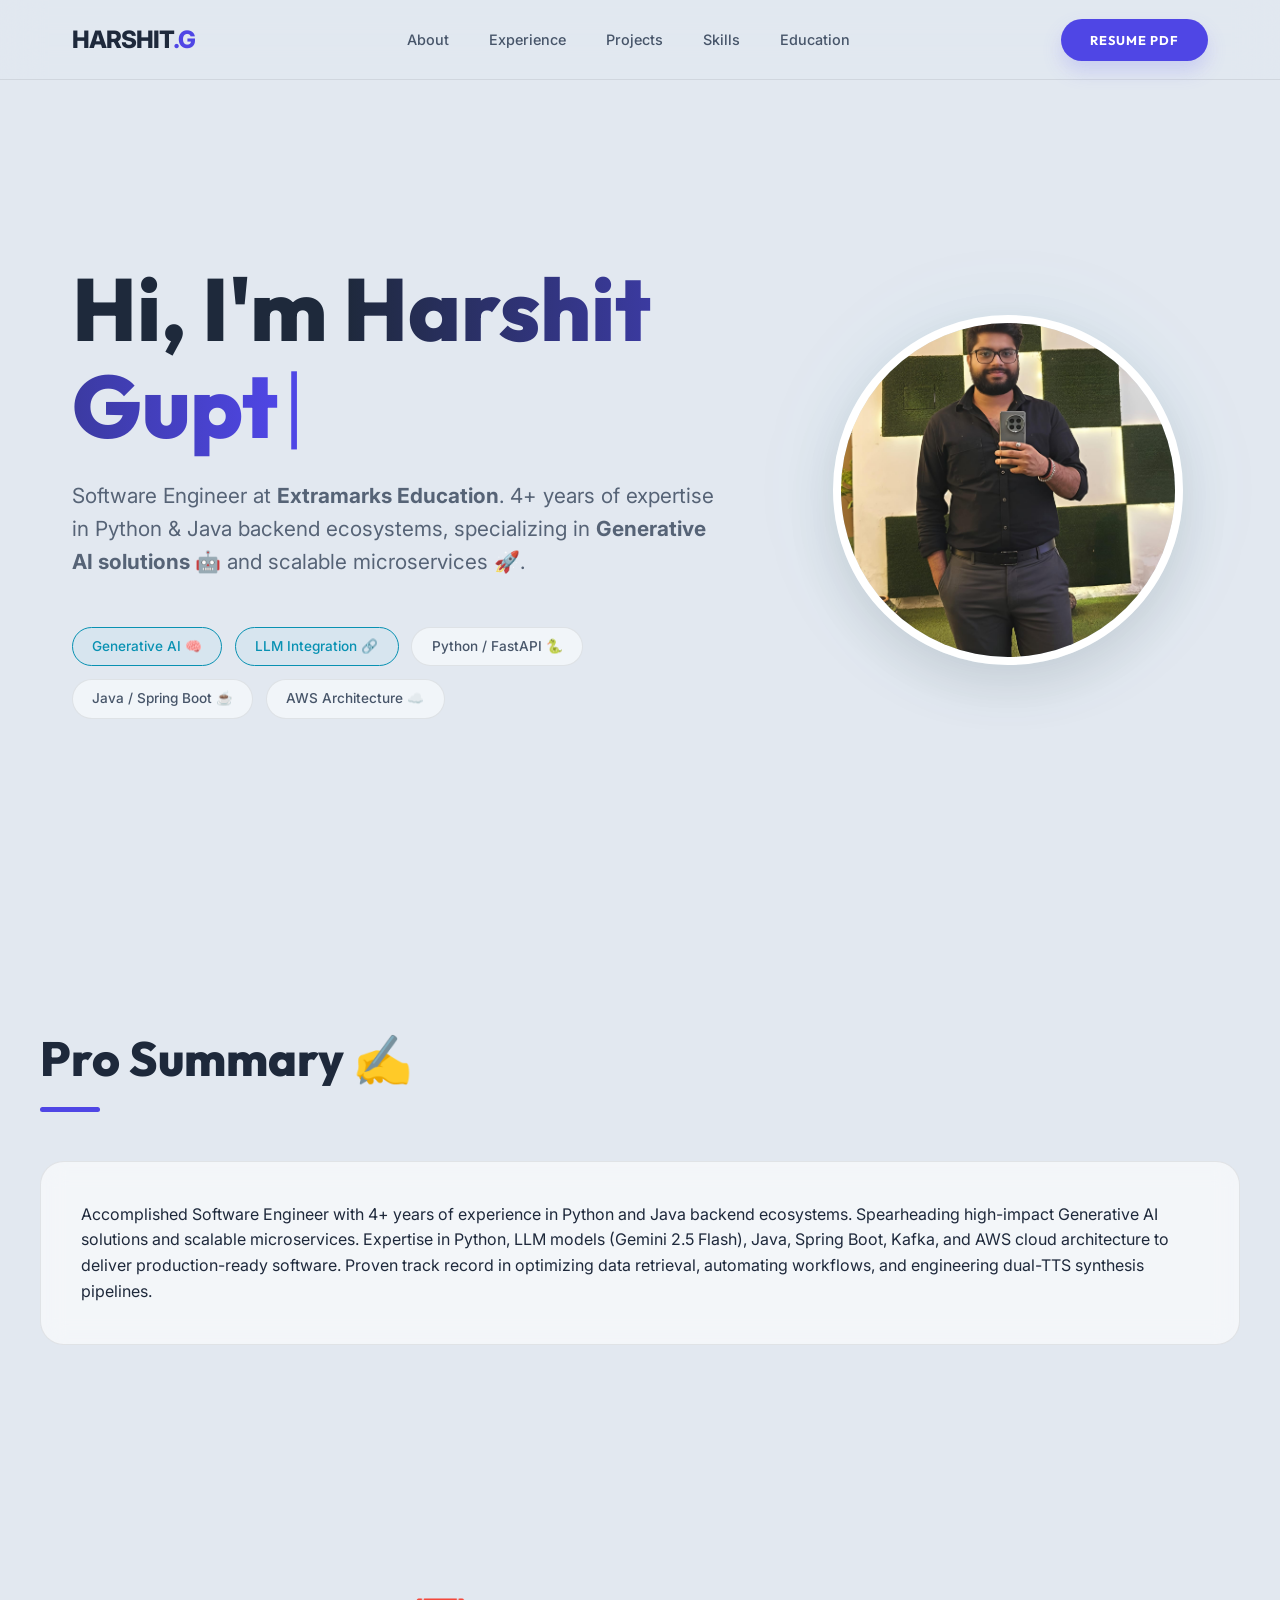
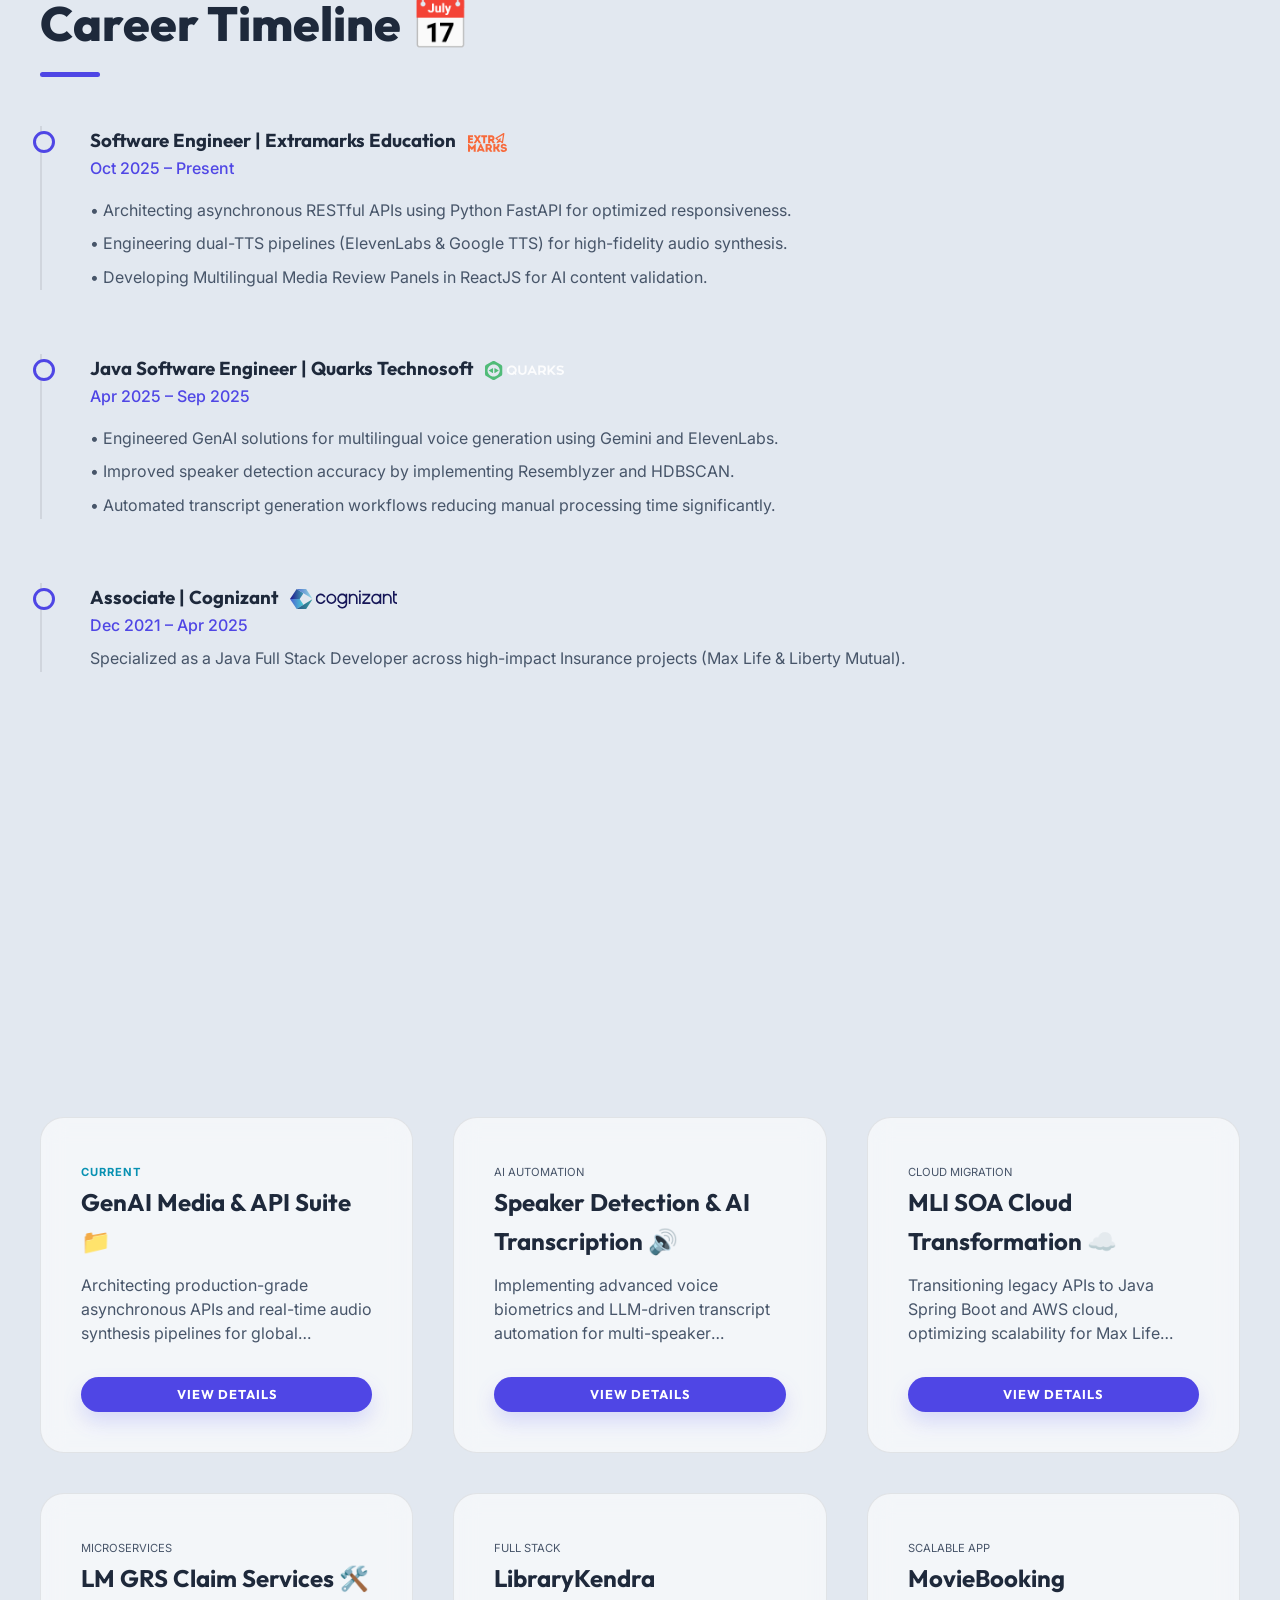
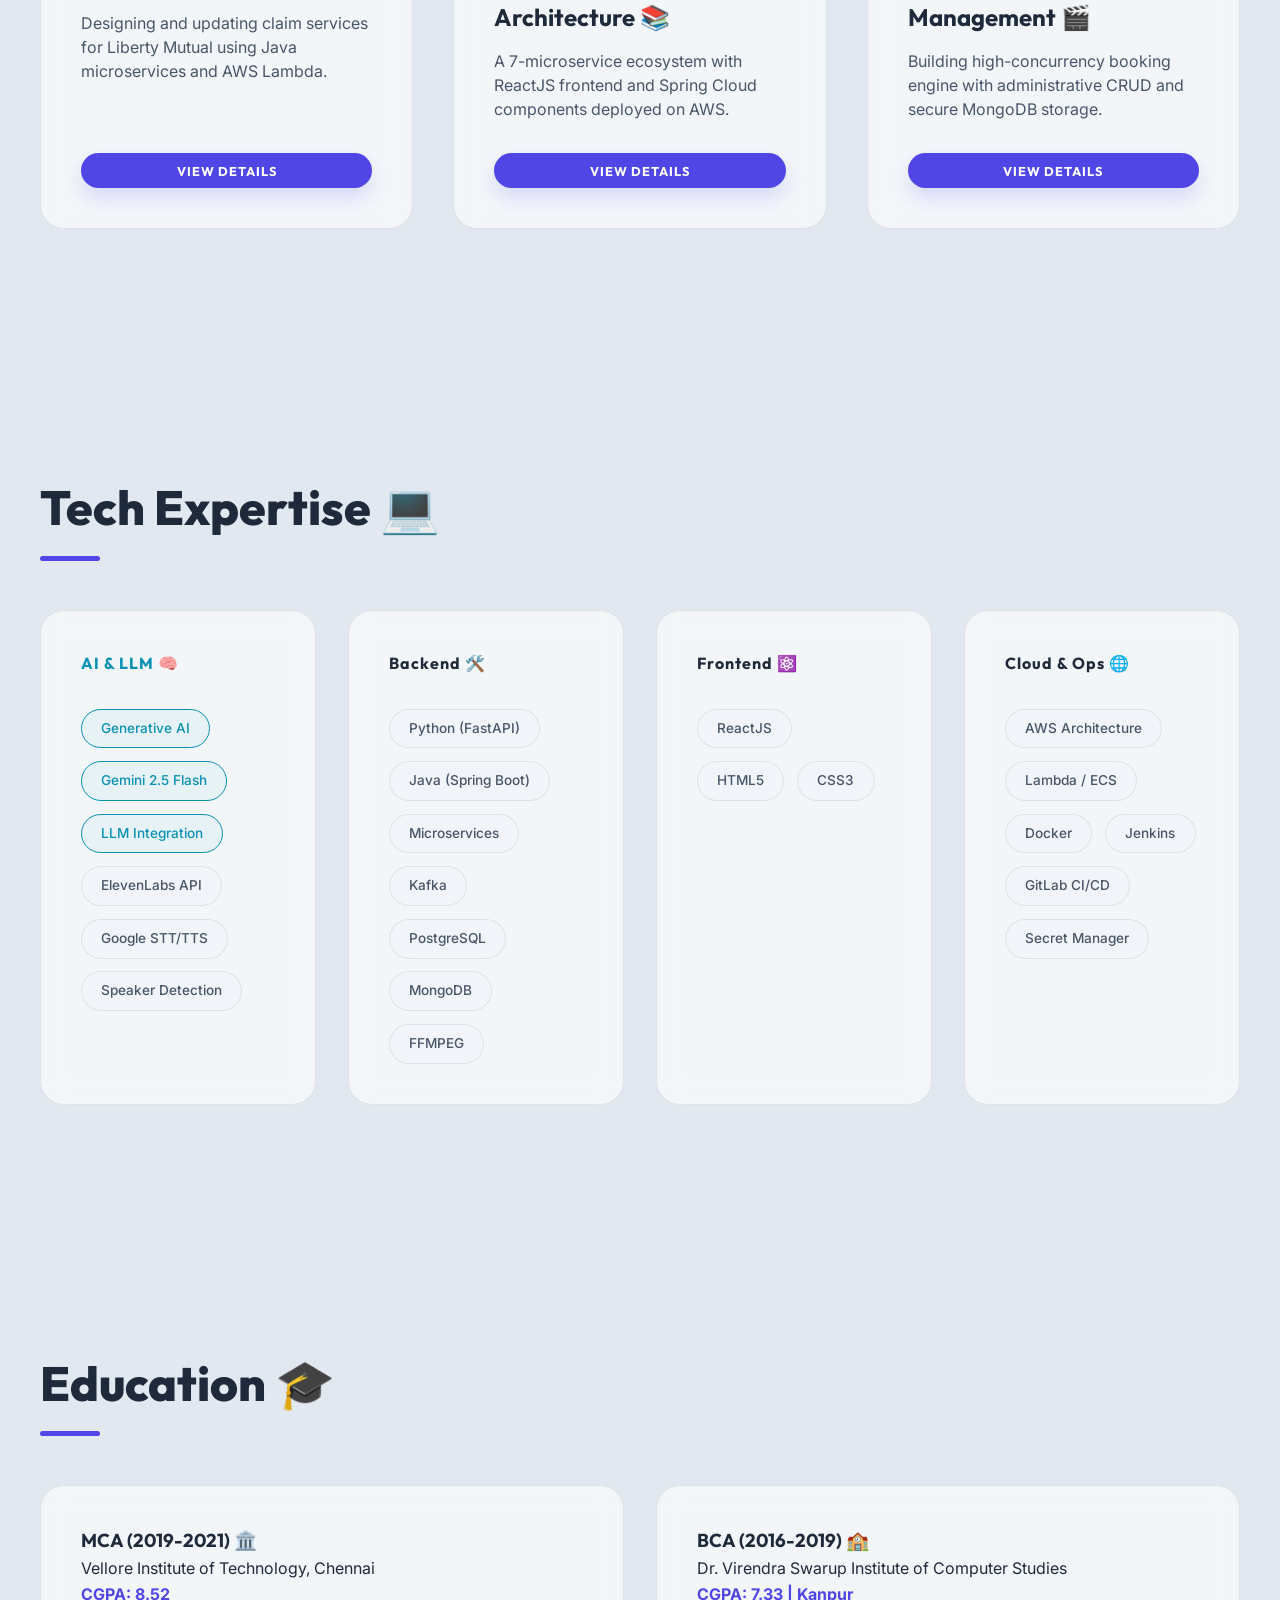
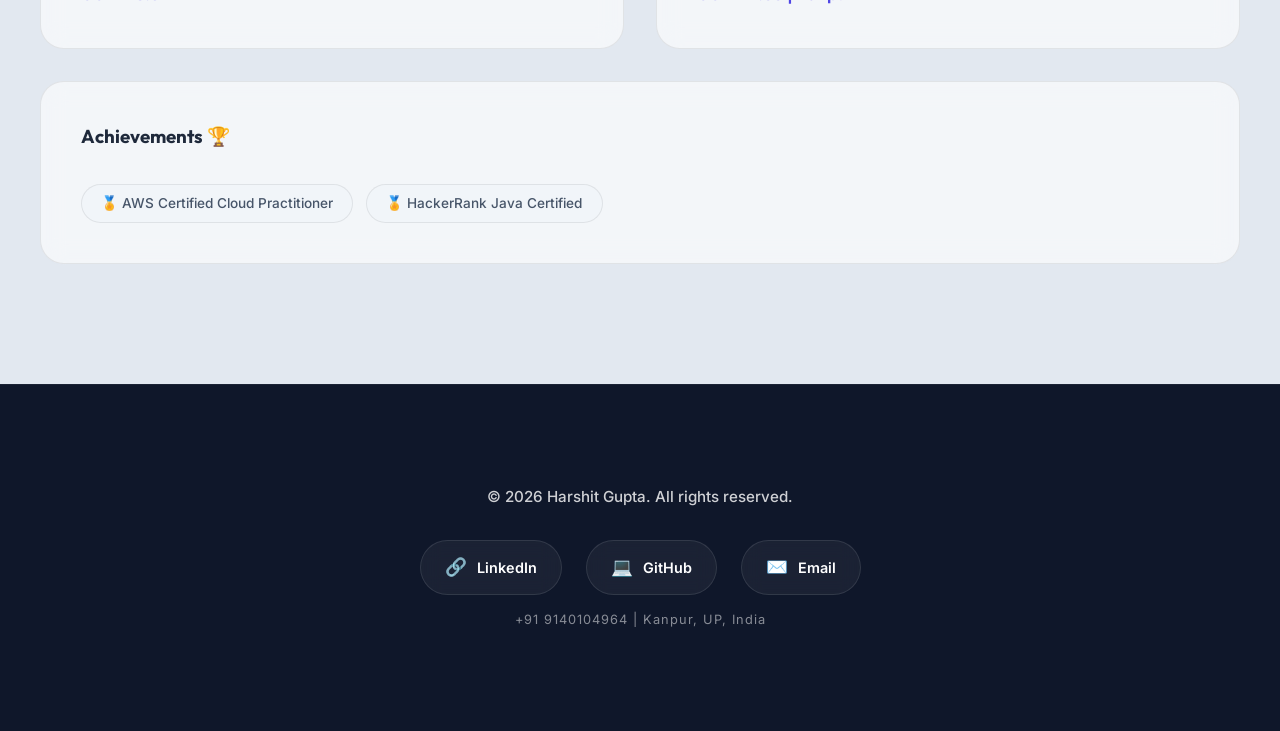
==== index.html @ 821fa671 "portal added" ====
<!DOCTYPE html>
<html lang="en">

<head>
    <meta charset="UTF-8">
    <meta name="viewport" content="width=device-width, initial-scale=1.0">
    <title>Harshit Gupta | Software Engineer - AI & Backend</title>
    <link rel="stylesheet" href="style.css">
</head>

<body>
    <header>
        <div class="container">
            <nav>
                <a href="#" class="logo">HARSHIT<span>.G</span></a>
                <ul class="nav-links">
                    <li><a href="#about" class="nav-item">About</a></li>
                    <li><a href="#experience" class="nav-item">Experience</a></li>
                    <li><a href="#projects" class="nav-item">Projects</a></li>
                    <li><a href="#skills" class="nav-item">Skills</a></li>
                    <li><a href="#education" class="nav-item">Education</a></li>
                </ul>
                <a href="Harshit_Gupta_Resume.pdf" target="_blank" class="btn btn-primary">Resume PDF</a>
            </nav>
        </div>
    </header>

    <main>
        <!-- Hero Section -->
        <section class="hero">
            <div class="container hero-container">
                <div class="hero-content animate-in">
                    <h1>Hi, I'm <span id="typewriter"></span><span class="cursor">|</span></h1>
                    <p>Software Engineer at <strong>Extramarks Education</strong>. 4+ years of expertise in Python &
                        Java backend ecosystems, specializing in <strong>Generative AI solutions 🤖</strong> and
                        scalable
                        microservices 🚀.</p>
                    <div class="skills-grid">
                        <span class="skill-badge skill-featured">Generative AI 🧠</span>
                        <span class="skill-badge skill-featured">LLM Integration 🔗</span>
                        <span class="skill-badge">Python / FastAPI 🐍</span>
                        <span class="skill-badge">Java / Spring Boot ☕</span>
                        <span class="skill-badge">AWS Architecture ☁️</span>
                    </div>
                </div>
                <div class="hero-image animate-in">
                    <div class="image-wrapper">
                        <img src="assets/images/harshit_gupta.jpeg" alt="Harshit Gupta">
                    </div>
                    <div class="hero-glow"></div>
                </div>
            </div>
        </section>

        <!-- About Section -->
        <section id="about" class="container section-padding">
            <h2 class="section-title animate-in">Pro Summary ✍️</h2>
            <div class="glass-card animate-in">
                <p>Accomplished Software Engineer with 4+ years of experience in Python and Java backend ecosystems.
                    Spearheading high-impact Generative AI solutions and scalable microservices. Expertise in Python,
                    LLM models (Gemini 2.5 Flash), Java, Spring Boot, Kafka, and AWS cloud architecture to deliver
                    production-ready software. Proven track record in optimizing data retrieval, automating workflows,
                    and engineering dual-TTS synthesis pipelines.</p>
            </div>
        </section>

        <!-- Experience Section -->
        <section id="experience" class="container section-padding">
            <h2 class="section-title animate-in">Career Timeline 📅</h2>
            <div class="timeline">
                <!-- Extramarks -->
                <div class="timeline-item animate-in">
                    <h3>Software Engineer | Extramarks Education <img src="assets/logos/extramarks.svg" alt="Extramarks"
                            class="company-logo"></h3>
                    <p style="color: var(--accent-color); font-weight: 500;">Oct 2025 – Present</p>
                    <ul style="margin-top: 1rem; color: var(--text-secondary); display: grid; gap: 0.5rem;">
                        <li>• Architecting asynchronous RESTful APIs using Python FastAPI for optimized responsiveness.
                        </li>
                        <li>• Engineering dual-TTS pipelines (ElevenLabs & Google TTS) for high-fidelity audio
                            synthesis.</li>
                        <li>• Developing Multilingual Media Review Panels in ReactJS for AI content validation.</li>
                    </ul>
                </div>
                <!-- Quarks -->
                <div class="timeline-item animate-in">
                    <h3>Java Software Engineer | Quarks Technosoft <img src="assets/logos/quarks.svg" alt="Quarks"
                            class="company-logo"></h3>
                    <p style="color: var(--accent-color); font-weight: 500;">Apr 2025 – Sep 2025</p>
                    <ul style="margin-top: 1rem; color: var(--text-secondary); display: grid; gap: 0.5rem;">
                        <li>• Engineered GenAI solutions for multilingual voice generation using Gemini and ElevenLabs.
                        </li>
                        <li>• Improved speaker detection accuracy by implementing Resemblyzer and HDBSCAN.</li>
                        <li>• Automated transcript generation workflows reducing manual processing time significantly.
                        </li>
                    </ul>
                </div>
                <!-- Cognizant -->
                <div class="timeline-item animate-in">
                    <h3>Associate | Cognizant <img src="assets/logos/cognizant.svg" alt="Cognizant"
                            class="company-logo"></h3>
                    <p style="color: var(--accent-color); font-weight: 500;">Dec 2021 – Apr 2025</p>
                    <p style="color: var(--text-secondary); margin-top: 0.5rem;">Specialized as a Java Full Stack
                        Developer across high-impact Insurance projects (Max Life & Liberty Mutual).</p>
                </div>
            </div>
        </section>

        <!-- Projects Section -->
        <section id="projects" class="container section-padding">
            <h2 class="section-title animate-in">Case Studies 📂</h2>
            <div class="projects-grid">
                <!-- Project Cards (Staggered classes added via JS or manually) -->
                <div class="glass-card project-card animate-in">
                    <div>
                        <span
                            style="font-size: 0.7rem; color: var(--ai-accent); text-transform: uppercase; letter-spacing: 1px; font-weight: 700;">Current</span>
                        <h3>GenAI Media & API Suite 📁</h3>
                        <p>Architecting production-grade asynchronous APIs and real-time audio synthesis pipelines for
                            global education content.</p>
                    </div>
                    <button class="btn btn-primary btn-sm open-project" data-project="extramarks">View Details</button>
                </div>
                <div class="glass-card project-card animate-in">
                    <div>
                        <span style="font-size: 0.7rem; color: var(--text-secondary); text-transform: uppercase;">AI
                            Automation</span>
                        <h3>Speaker Detection & AI Transcription 🔊</h3>
                        <p>Implementing advanced voice biometrics and LLM-driven transcript automation for multi-speaker
                            educational videos.</p>
                    </div>
                    <button class="btn btn-primary btn-sm open-project" data-project="quarks">View Details</button>
                </div>
                <div class="glass-card project-card animate-in">
                    <div>
                        <span style="font-size: 0.7rem; color: var(--text-secondary); text-transform: uppercase;">Cloud
                            Migration</span>
                        <h3>MLI SOA Cloud Transformation ☁️</h3>
                        <p>Transitioning legacy APIs to Java Spring Boot and AWS cloud, optimizing scalability for Max
                            Life Insurance.</p>
                    </div>
                    <button class="btn btn-primary btn-sm open-project" data-project="mli">View Details</button>
                </div>
                <div class="glass-card project-card animate-in">
                    <div>
                        <span
                            style="font-size: 0.7rem; color: var(--text-secondary); text-transform: uppercase;">Microservices</span>
                        <h3>LM GRS Claim Services 🛠️</h3>
                        <p>Designing and updating claim services for Liberty Mutual using Java microservices and AWS
                            Lambda.</p>
                    </div>
                    <button class="btn btn-primary btn-sm open-project" data-project="lm">View Details</button>
                </div>
                <div class="glass-card project-card animate-in">
                    <div>
                        <span style="font-size: 0.7rem; color: var(--text-secondary); text-transform: uppercase;">Full
                            Stack</span>
                        <h3>LibraryKendra Architecture 📚</h3>
                        <p>A 7-microservice ecosystem with ReactJS frontend and Spring Cloud components deployed on AWS.
                        </p>
                    </div>
                    <button class="btn btn-primary btn-sm open-project" data-project="library">View Details</button>
                </div>
                <div class="glass-card project-card animate-in">
                    <div>
                        <span
                            style="font-size: 0.7rem; color: var(--text-secondary); text-transform: uppercase;">Scalable
                            App</span>
                        <h3>MovieBooking Management 🎬</h3>
                        <p>Building high-concurrency booking engine with administrative CRUD and secure MongoDB storage.
                        </p>
                    </div>
                    <button class="btn btn-primary btn-sm open-project" data-project="movie">View Details</button>
                </div>
            </div>
        </section>

        <!-- Skills Section -->
        <section id="skills" class="container section-padding">
            <h2 class="section-title animate-in">Tech Expertise 💻</h2>
            <div style="display: grid; grid-template-columns: repeat(auto-fit, minmax(240px, 1fr)); gap: 2rem;">
                <div class="glass-card animate-in">
                    <h4 style="margin-bottom: 1.5rem; color: var(--ai-accent); letter-spacing: 1px;">AI & LLM 🧠</h4>
                    <div class="skills-grid">
                        <span class="skill-badge skill-featured">Generative AI</span>
                        <span class="skill-badge skill-featured">Gemini 2.5 Flash</span>
                        <span class="skill-badge skill-featured">LLM Integration</span>
                        <span class="skill-badge">ElevenLabs API</span>
                        <span class="skill-badge">Google STT/TTS</span>
                        <span class="skill-badge">Speaker Detection</span>
                    </div>
                </div>
                <div class="glass-card animate-in">
                    <h4 style="margin-bottom: 1.5rem; letter-spacing: 1px;">Backend 🛠️</h4>
                    <div class="skills-grid">
                        <span class="skill-badge">Python (FastAPI)</span>
                        <span class="skill-badge">Java (Spring Boot)</span>
                        <span class="skill-badge">Microservices</span>
                        <span class="skill-badge">Kafka</span>
                        <span class="skill-badge">PostgreSQL</span>
                        <span class="skill-badge">MongoDB</span>
                        <span class="skill-badge">FFMPEG</span>
                    </div>
                </div>
                <div class="glass-card animate-in">
                    <h4 style="margin-bottom: 1.5rem; letter-spacing: 1px;">Frontend ⚛️</h4>
                    <div class="skills-grid">
                        <span class="skill-badge">ReactJS</span>
                        <span class="skill-badge">HTML5</span>
                        <span class="skill-badge">CSS3</span>
                        <!-- <span class="skill-badge">JavaScript (ES6+)</span> -->
                        <!-- <span class="skill-badge">Responsive Design</span> -->
                    </div>
                </div>
                <div class="glass-card animate-in">
                    <h4 style="margin-bottom: 1.5rem; letter-spacing: 1px;">Cloud & Ops 🌐</h4>
                    <div class="skills-grid">
                        <span class="skill-badge">AWS Architecture</span>
                        <span class="skill-badge">Lambda / ECS</span>
                        <span class="skill-badge">Docker</span>
                        <span class="skill-badge">Jenkins</span>
                        <span class="skill-badge">GitLab CI/CD</span>
                        <span class="skill-badge">Secret Manager</span>
                    </div>
                </div>
            </div>
        </section>

        <!-- Education Section -->
        <section id="education" class="container section-padding">
            <h2 class="section-title animate-in">Education 🎓</h2>
            <div style="display: grid; grid-template-columns: repeat(auto-fit, minmax(300px, 1fr)); gap: 2rem;">
                <div class="glass-card animate-in">
                    <h3>MCA (2019-2021) 🏛️</h3>
                    <p>Vellore Institute of Technology, Chennai</p>
                    <p style="color: var(--accent-color); font-weight: 700;">CGPA: 8.52</p>
                </div>
                <div class="glass-card animate-in">
                    <h3>BCA (2016-2019) 🏫</h3>
                    <p>Dr. Virendra Swarup Institute of Computer Studies</p>
                    <p style="color: var(--accent-color); font-weight: 700;">CGPA: 7.33 | Kanpur</p>
                </div>
            </div>

            <div class="glass-card animate-in" style="margin-top: 2rem;">
                <h3>Achievements 🏆</h3>
                <div class="skills-grid">
                    <span class="skill-badge">🏅 AWS Certified Cloud Practitioner</span>
                    <span class="skill-badge">🏅 HackerRank Java Certified</span>
                </div>
            </div>
        </section>
    </main>

    <footer>
        <div class="container">
            <p>&copy; <span id="current-year"></span> Harshit Gupta. All rights reserved.</p>
            <div style="margin-top: 30px; display: flex; justify-content: center; gap: 1.5rem; flex-wrap: wrap;">
                <a href="https://linkedin.com/in/harshit-gupta" target="_blank" class="btn-social">
                    <span>🔗</span> LinkedIn
                </a>
                <a href="https://github.com/harsh1898" target="_blank" class="btn-social">
                    <span>💻</span> GitHub
                </a>
                <a href="mailto:harshitgupta0522@gmail.com" class="btn-social">
                    <span>✉️</span> Email
                </a>
            </div>
            <p style="margin-top: 15px; font-size: 0.8rem; letter-spacing: 1px;">+91 9140104964 | Kanpur, UP, India</p>
        </div>
    </footer>

    <!-- Project Modal -->
    <div class="modal-overlay" id="projectModal">
        <div class="modal-content">
            <button class="modal-close" id="closeModal">&times;</button>
            <div class="modal-body" id="modalBody">
                <!-- Project Detail Injected -->
            </div>
        </div>
    </div>

    <script src="script.js"></script>
</body>

</html>
---- style.css ----
@import url('https://fonts.googleapis.com/css2?family=Inter:wght@300;400;500;600;700&family=Outfit:wght@400;600;800&display=swap');

:root {
    --bg-color: #e2e8f0;
    --surface-color: #f1f5f9;
    --surface-hover: #ffffff;
    --accent-color: #4f46e5;
    --accent-glow: rgba(79, 70, 229, 0.1);
    --ai-accent: #0891b2;
    --ai-glow: rgba(8, 145, 178, 0.2);
    --text-primary: #1e293b;
    --text-secondary: #475569;
    --glass-bg: rgba(255, 255, 255, 0.6);
    --glass-border: rgba(0, 0, 0, 0.08);
    --transition: all 0.6s cubic-bezier(0.16, 1, 0.3, 1);
}

* {
    margin: 0;
    padding: 0;
    box-sizing: border-box;
}

body {
    background-color: var(--bg-color);
    color: var(--text-primary);
    font-family: 'Inter', sans-serif;
    line-height: 1.6;
    overflow-x: hidden;
}

h1,
h2,
h3,
h4 {
    font-family: 'Outfit', sans-serif;
    color: var(--text-primary);
}

a {
    text-decoration: none;
    color: inherit;
}

ul {
    list-style: none;
}

/* Animations */
@keyframes fadeInUp {
    from {
        opacity: 0;
        transform: translateY(30px) scale(0.98);
    }

    to {
        opacity: 1;
        transform: translateY(0) scale(1);
    }
}

@keyframes float {

    0%,
    100% {
        transform: translateY(0);
    }

    50% {
        transform: translateY(-10px);
    }
}

@keyframes pulse-glow {

    0%,
    100% {
        opacity: 0.5;
        filter: blur(40px);
    }

    50% {
        opacity: 0.8;
        filter: blur(60px);
    }
}

@keyframes shimmer {
    0% {
        background-position: -200% 0;
    }

    100% {
        background-position: 200% 0;
    }
}

.animate-in {
    opacity: 0;
}

/* Layout Utilities */
.container {
    max-width: 1200px;
    margin: 0 auto;
    padding: 0 2rem;
}

.section-padding {
    padding: 120px 0;
}

.glass-card {
    background: var(--glass-bg);
    backdrop-filter: blur(12px);
    -webkit-backdrop-filter: blur(12px);
    border: 1px solid var(--glass-border);
    border-radius: 24px;
    padding: 2.5rem;
    transition: var(--transition);
    position: relative;
    overflow: hidden;
}

.glass-card::before {
    content: '';
    position: absolute;
    top: 0;
    left: -100%;
    width: 100%;
    height: 100%;
    background: linear-gradient(90deg, transparent, rgba(255, 255, 255, 0.03), transparent);
    transition: 0.5s;
}

.glass-card:hover::before {
    left: 100%;
}

.glass-card:hover {
    border-color: var(--accent-color);
    background: var(--surface-hover);
    transform: translateY(-8px) scale(1.02);
    box-shadow: 0 20px 40px rgba(0, 0, 0, 0.08);
}

/* Header & Nav */
header {
    position: fixed;
    top: 0;
    width: 100%;
    z-index: 1000;
    background: rgba(226, 232, 240, 0.8);
    backdrop-filter: blur(20px);
    border-bottom: 1px solid var(--glass-border);
    transition: var(--transition);
}

nav {
    display: flex;
    justify-content: space-between;
    align-items: center;
    height: 80px;
}

.logo {
    font-weight: 800;
    font-size: 1.5rem;
    letter-spacing: -1px;
}

.logo span {
    color: var(--accent-color);
}

.nav-links {
    display: flex;
    gap: 2.5rem;
}

.nav-item {
    font-weight: 500;
    font-size: 0.9rem;
    color: var(--text-secondary);
    transition: var(--transition);
    position: relative;
}

.nav-item::after {
    content: '';
    position: absolute;
    bottom: -5px;
    left: 0;
    width: 0;
    height: 2px;
    background: var(--accent-color);
    transition: var(--transition);
}

.nav-item:hover::after {
    width: 100%;
}

.nav-item:hover {
    color: var(--text-primary);
}

.hero {
    min-height: 100vh;
    display: flex;
    align-items: center;
    position: relative;
    overflow: hidden;
    padding-top: 80px;
}

.hero-container {
    display: flex;
    align-items: center;
    justify-content: space-between;
    gap: 4rem;
    width: 100%;
}

.hero-content {
    flex: 1;
}

.hero-image {
    flex: 0 0 400px;
    position: relative;
    display: flex;
    justify-content: center;
    align-items: center;
}

.image-wrapper {
    width: 350px;
    height: 350px;
    border-radius: 50%;
    overflow: hidden;
    border: 8px solid var(--surface-hover);
    box-shadow: 0 20px 50px rgba(0, 0, 0, 0.1);
    position: relative;
    z-index: 2;
    transition: var(--transition);
}

.image-wrapper:hover {
    transform: scale(1.02) translateY(-10px);
    box-shadow: 0 30px 60px rgba(0, 0, 0, 0.15);
}

.image-wrapper img {
    width: 100%;
    height: 100%;
    object-fit: cover;
}

.hero-glow {
    position: absolute;
    width: 120%;
    height: 120%;
    background: radial-gradient(circle, var(--ai-glow) 0%, transparent 70%);
    z-index: 1;
    filter: blur(40px);
    opacity: 0.6;
    animation: pulse-glow 4s infinite ease-in-out;
}

.hero h1 {
    font-size: 5.5rem;
    line-height: 1.1;
    margin-bottom: 1.5rem;
    font-weight: 800;
}

.hero h1 span#typewriter {
    display: inline;
    background: linear-gradient(90deg, var(--text-primary), var(--accent-color));
    -webkit-background-clip: text;
    background-clip: text;
    -webkit-text-fill-color: transparent;
}

.cursor {
    color: var(--accent-color);
    font-weight: 300;
    animation: blink 1s infinite;
    margin-left: 4px;
}

@keyframes blink {

    0%,
    100% {
        opacity: 1;
    }

    50% {
        opacity: 0;
    }
}

.hero p {
    font-size: 1.3rem;
    color: var(--text-secondary);
    max-width: 650px;
    margin-bottom: 3rem;
    opacity: 0.9;
}

.btn {
    display: inline-block;
    padding: 0.7rem 1.8rem;
    border-radius: 40px;
    font-weight: 700;
    transition: var(--transition);
    cursor: pointer;
    font-family: 'Outfit', sans-serif;
    text-transform: uppercase;
    letter-spacing: 1px;
    font-size: 0.8rem;
}

.btn-primary {
    background: var(--accent-color);
    color: white;
    border: none;
    box-shadow: 0 10px 20px rgba(99, 102, 241, 0.2);
}

.btn-primary:hover {
    box-shadow: 0 15px 30px var(--accent-glow);
    transform: translateY(-3px);
}

.btn-social {
    display: inline-flex;
    align-items: center;
    gap: 10px;
    padding: 0.8rem 1.5rem;
    background: rgba(255, 255, 255, 0.05);
    border: 1px solid rgba(255, 255, 255, 0.1);
    border-radius: 50px;
    color: white;
    text-decoration: none;
    font-weight: 600;
    font-size: 0.9rem;
    transition: var(--transition);
    backdrop-filter: blur(10px);
    -webkit-backdrop-filter: blur(10px);
}

.btn-social:hover {
    background: var(--accent-color);
    border-color: var(--accent-color);
    transform: translateY(-5px) scale(1.05);
    box-shadow: 0 10px 25px var(--accent-glow);
    color: white;
}

.btn-social i,
.btn-social .icon,
.btn-social span {
    font-size: 1.1rem;
}

/* Skills Badges */
.skills-grid {
    display: flex;
    flex-wrap: wrap;
    gap: 0.8rem;
    margin-top: 2rem;
}

.skill-badge {
    padding: 0.5rem 1.2rem;
    background: var(--surface-color);
    border: 1px solid var(--glass-border);
    border-radius: 30px;
    font-size: 0.85rem;
    color: var(--text-secondary);
    transition: var(--transition);
    font-weight: 500;
}

.skill-badge:hover {
    border-color: var(--accent-color);
    color: white;
    transform: scale(1.05);
}

/* NEW: Featured/AI highlight class replacing pink */
.skill-featured {
    border-color: var(--ai-accent);
    color: var(--ai-accent);
    background: rgba(6, 182, 212, 0.05);
}

.skill-featured:hover {
    background: rgba(6, 182, 212, 0.1);
    box-shadow: 0 0 15px var(--ai-glow);
    border-color: var(--ai-accent);
    color: white;
}

/* Section Headers */
.section-title {
    font-size: 3rem;
    margin-bottom: 4rem;
    position: relative;
    display: inline-block;
    font-weight: 800;
}

.section-title::after {
    content: '';
    position: absolute;
    bottom: -15px;
    left: 0;
    width: 60px;
    height: 5px;
    background: var(--accent-color);
    border-radius: 10px;
}

/* Timeline */
.timeline {
    position: relative;
}

.timeline-item {
    margin-bottom: 4rem;
    padding-left: 3rem;
    border-left: 2px solid var(--glass-border);
    position: relative;
}

.company-logo {
    height: 1.2rem;
    vertical-align: middle;
    margin-left: 0.5rem;
    margin-right: 0.5rem;
    opacity: 0.9;
    transition: var(--transition);
}

.company-logo:hover {
    opacity: 1;
    transform: scale(1.1);
}

.timeline-item::before {
    content: '';
    position: absolute;
    left: -9px;
    top: 5px;
    width: 16px;
    height: 16px;
    background: var(--bg-color);
    border: 3px solid var(--accent-color);
    border-radius: 50%;
    z-index: 1;
    transition: var(--transition);
}

.timeline-item:hover::before {
    background: var(--accent-color);
    box-shadow: 0 0 15px var(--accent-glow);
}

/* Projects Grid */
.projects-grid {
    display: grid;
    grid-template-columns: repeat(auto-fill, minmax(340px, 1fr));
    gap: 2.5rem;
}

.project-card {
    display: flex;
    flex-direction: column;
    justify-content: space-between;
    height: 100%;
    animation: float 6s infinite ease-in-out;
}

.project-card:nth-child(even) {
    animation-delay: -3s;
}

.project-card h3 {
    margin-bottom: 0.8rem;
    font-size: 1.5rem;
}

.project-card p {
    color: var(--text-secondary);
    font-size: 1rem;
    margin-bottom: 2rem;
    display: -webkit-box;
    -webkit-line-clamp: 3;
    line-clamp: 3;
    -webkit-box-orient: vertical;
    overflow: hidden;
    line-height: 1.5;
}

.btn-sm {
    padding: 0.6rem 1.5rem;
    font-size: 0.8rem;
    margin-top: auto;
}

/* Modal Styling */
.modal-overlay {
    position: fixed;
    top: 0;
    left: 0;
    width: 100%;
    height: 100%;
    background: rgba(15, 23, 42, 0.3);
    backdrop-filter: blur(8px);
    z-index: 2000;
    display: none;
    align-items: center;
    justify-content: center;
    padding: 2rem;
}

.modal-content {
    background: var(--surface-color);
    border: 1px solid var(--glass-border);
    max-width: 850px;
    width: 100%;
    max-height: 90vh;
    border-radius: 32px;
    position: relative;
    padding: 4rem;
    overflow-y: auto;
    box-shadow: 0 40px 100px rgba(0, 0, 0, 0.1);
    animation: fadeInUp 0.4s cubic-bezier(0.16, 1, 0.3, 1);
}

.modal-close {
    position: absolute;
    top: 2rem;
    right: 2rem;
    background: rgba(255, 255, 255, 0.05);
    border: none;
    color: var(--text-secondary);
    width: 40px;
    height: 40px;
    border-radius: 50%;
    display: flex;
    align-items: center;
    justify-content: center;
    cursor: pointer;
    transition: var(--transition);
}

.modal-close:hover {
    background: var(--accent-color);
    color: white;
    transform: rotate(90deg);
}

.modal-body h2 {
    font-size: 2.5rem;
    margin-bottom: 1.5rem;
    color: var(--text-primary);
    background: linear-gradient(90deg, var(--text-primary), var(--accent-color));
    -webkit-background-clip: text;
    background-clip: text;
    -webkit-text-fill-color: transparent;
}

.modal-meta {
    margin-bottom: 2.5rem;
    padding-bottom: 1.5rem;
    border-bottom: 1px solid var(--glass-border);
    display: flex;
    gap: 2rem;
}

.modal-meta p {
    font-size: 0.9rem;
    color: var(--text-secondary);
}

.modal-desc {
    font-size: 1.15rem;
    margin-bottom: 2.5rem;
    color: var(--text-primary);
    opacity: 0.9;
}

.modal-tech h4 {
    margin-bottom: 1.2rem;
    text-transform: uppercase;
    letter-spacing: 2px;
    font-size: 0.75rem;
    color: var(--text-secondary);
}

/* Responsive */
/* Footer */
footer {
    padding: 100px 0;
    background: #0f172a;
    border-top: 1px solid rgba(255, 255, 255, 0.05);
    text-align: center;
    color: rgba(255, 255, 255, 0.6);
    position: relative;
    z-index: 10;
}

footer p {
    color: rgba(255, 255, 255, 0.5);
    font-size: 0.95rem;
}

footer .container>p:first-child {
    color: rgba(255, 255, 255, 0.8);
    font-weight: 500;
}

@media (max-width: 992px) {
    .hero {
        padding-top: 120px;
        height: auto;
        min-height: auto;
        padding-bottom: 4rem;
    }

    .hero-container {
        flex-direction: column-reverse;
        text-align: center;
        gap: 3rem;
    }

    .hero-content {
        padding-right: 0;
    }

    .hero h1 {
        font-size: 3.8rem;
    }

    .hero-image {
        flex: 0 0 auto;
        width: 100%;
    }

    .image-wrapper {
        width: 300px;
        height: 300px;
    }

    .hero .skills-grid {
        justify-content: center;
    }
}

@media (max-width: 768px) {
    .container {
        padding: 0 1.5rem;
    }

    .hero h1 {
        font-size: 3rem;
    }

    .hero p {
        font-size: 1.1rem;
    }

    .nav-links {
        display: none;
    }

    .section-title {
        font-size: 2.2rem;
    }

    .modal-content {
        padding: 2.5rem 1.5rem;
    }

    .modal-meta {
        flex-direction: column;
        gap: 0.5rem;
    }
}
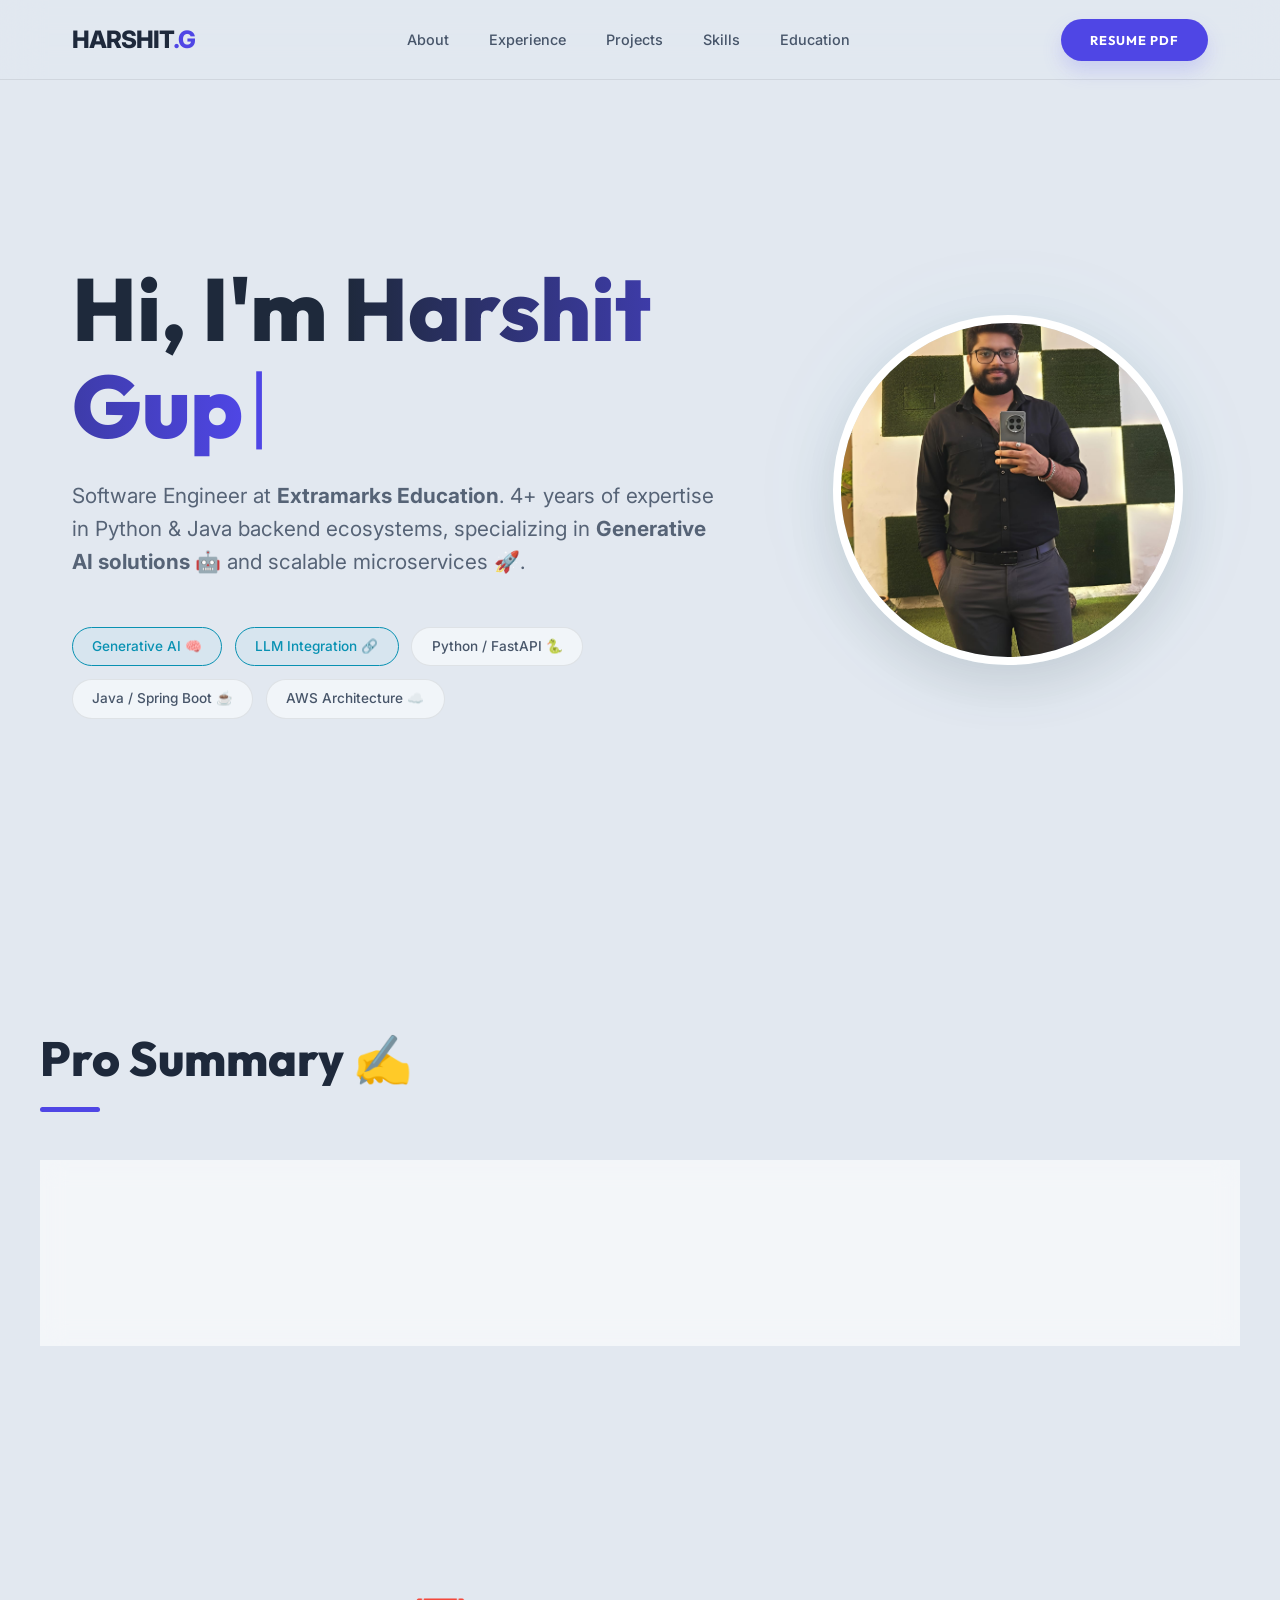
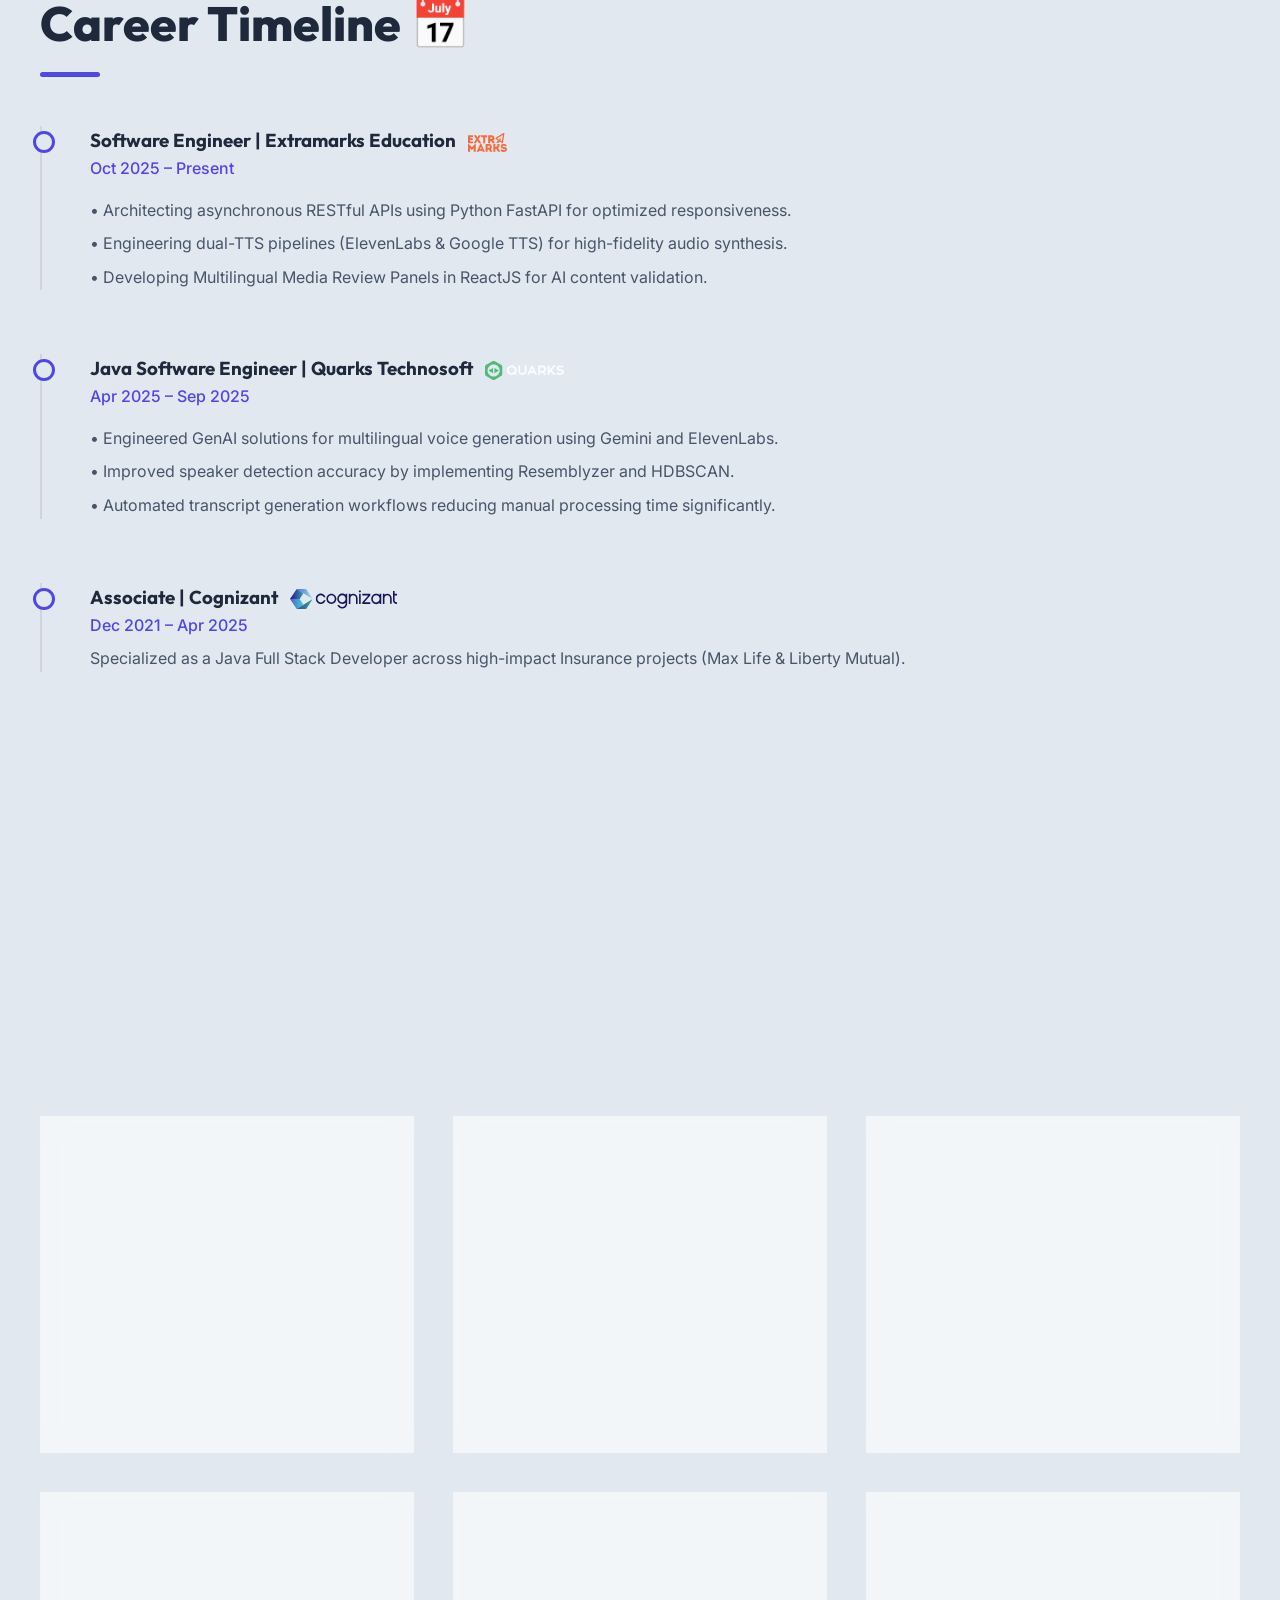
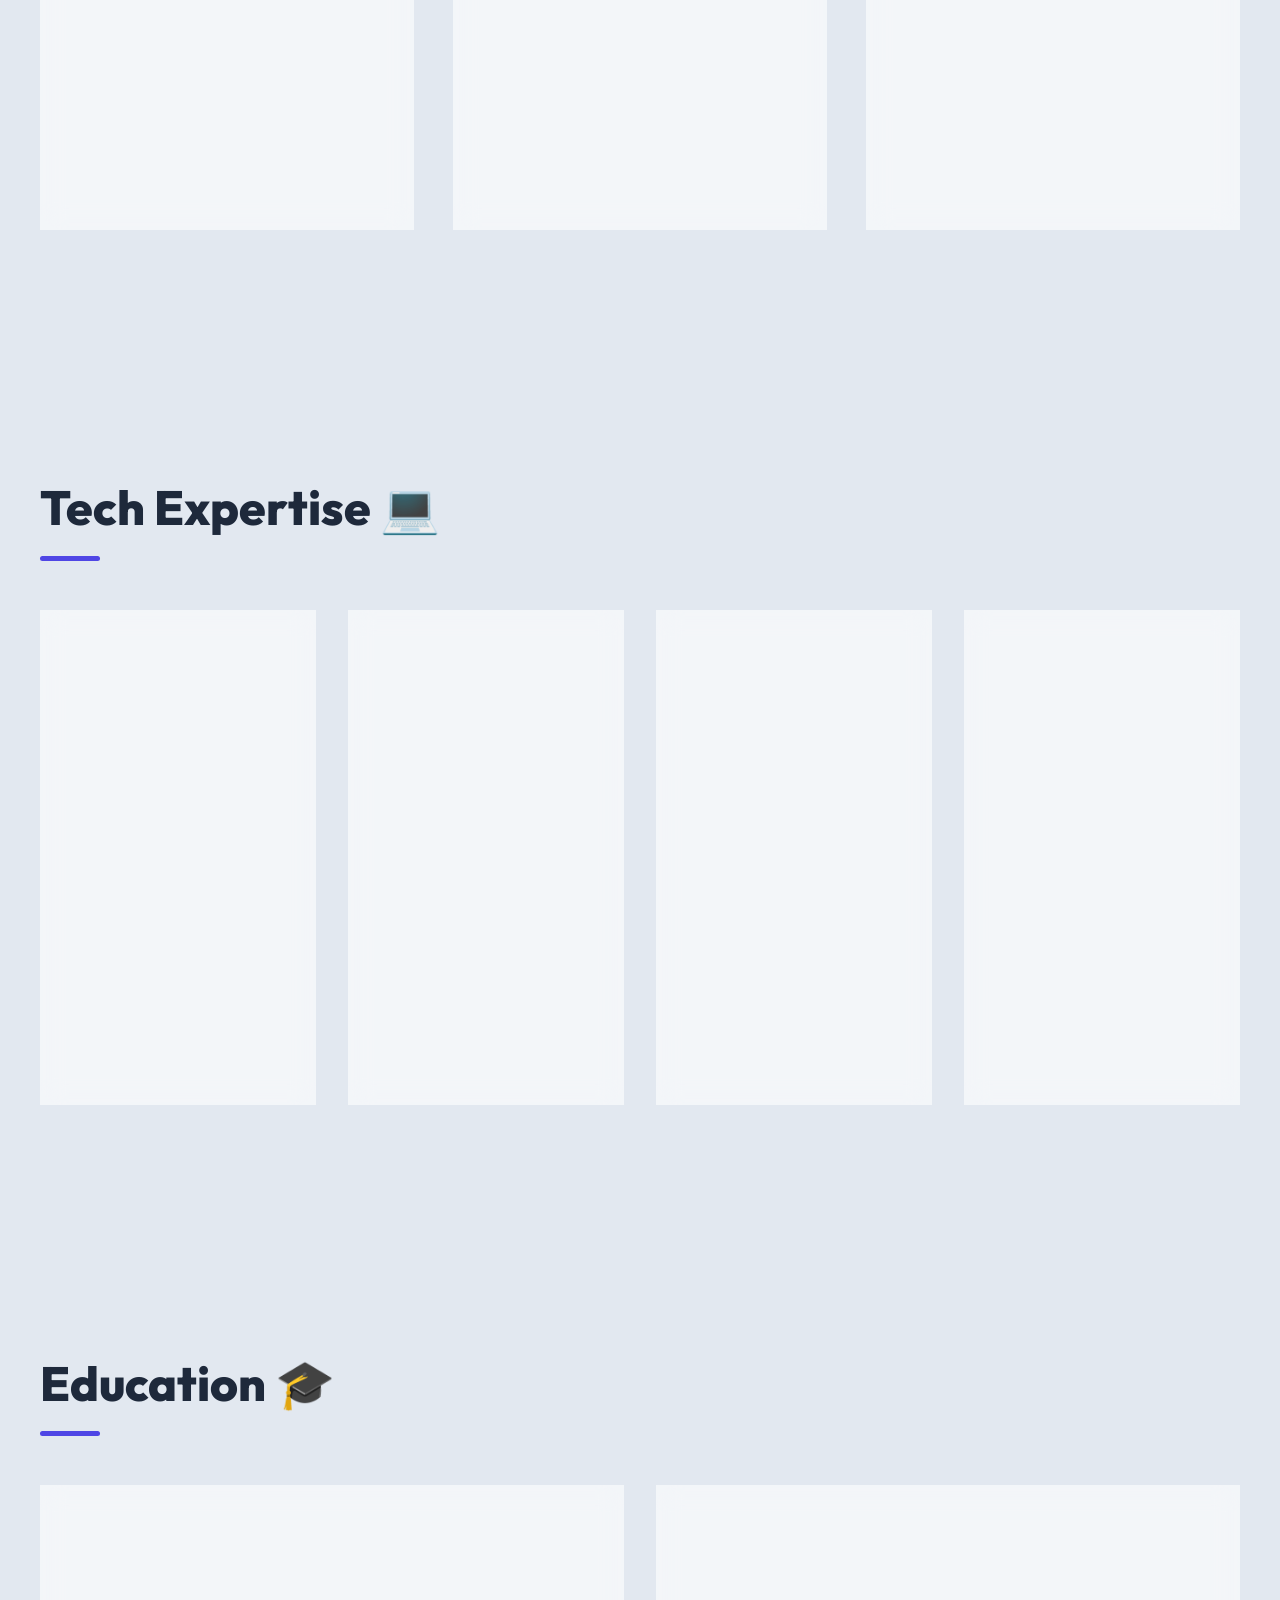
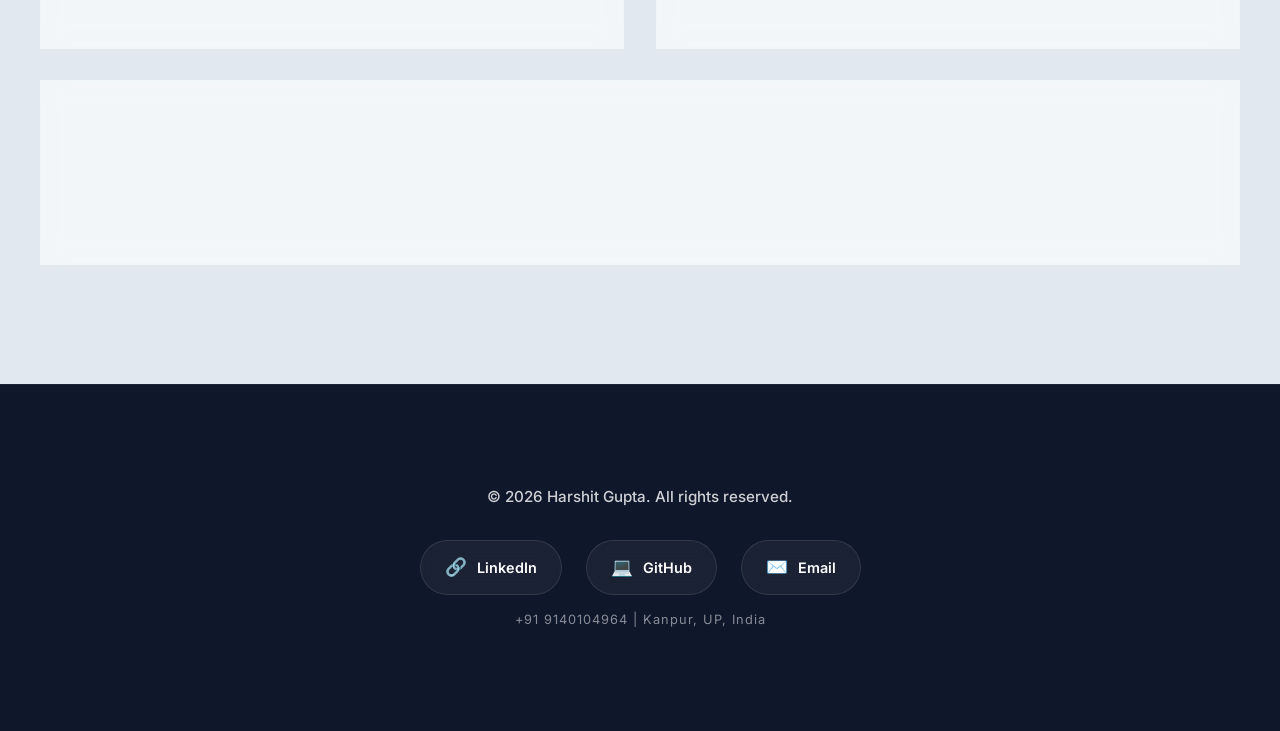
==== commit fa91a880: "Modify LinkedIn link and add certification badge Updated LinkedIn link and added a clickable badge f" ====
--- a/index.html
+++ b/index.html
@@ -245,7 +245,9 @@
                 <h3>Achievements 🏆</h3>
                 <div class="skills-grid">
                     <span class="skill-badge">🏅 AWS Certified Cloud Practitioner</span>
-                    <span class="skill-badge">🏅 HackerRank Java Certified</span>
+                    <a href="assets/java_basic certificate.pdf" target="_blank">
+                        <span class="skill-badge" style="cursor: pointer;">🏅 HackerRank Java Certified</span>
+                    </a>
                 </div>
             </div>
         </section>
@@ -255,7 +257,7 @@
         <div class="container">
             <p>&copy; <span id="current-year"></span> Harshit Gupta. All rights reserved.</p>
             <div style="margin-top: 30px; display: flex; justify-content: center; gap: 1.5rem; flex-wrap: wrap;">
-                <a href="https://linkedin.com/in/harshit-gupta" target="_blank" class="btn-social">
+                <a href="https://www.linkedin.com/in/harshit-gupta-3399341a8/" target="_blank" class="btn-social">
                     <span>🔗</span> LinkedIn
                 </a>
                 <a href="https://github.com/harsh1898" target="_blank" class="btn-social">
@@ -282,4 +284,4 @@
     <script src="script.js"></script>
 </body>
 
-</html>+</html>
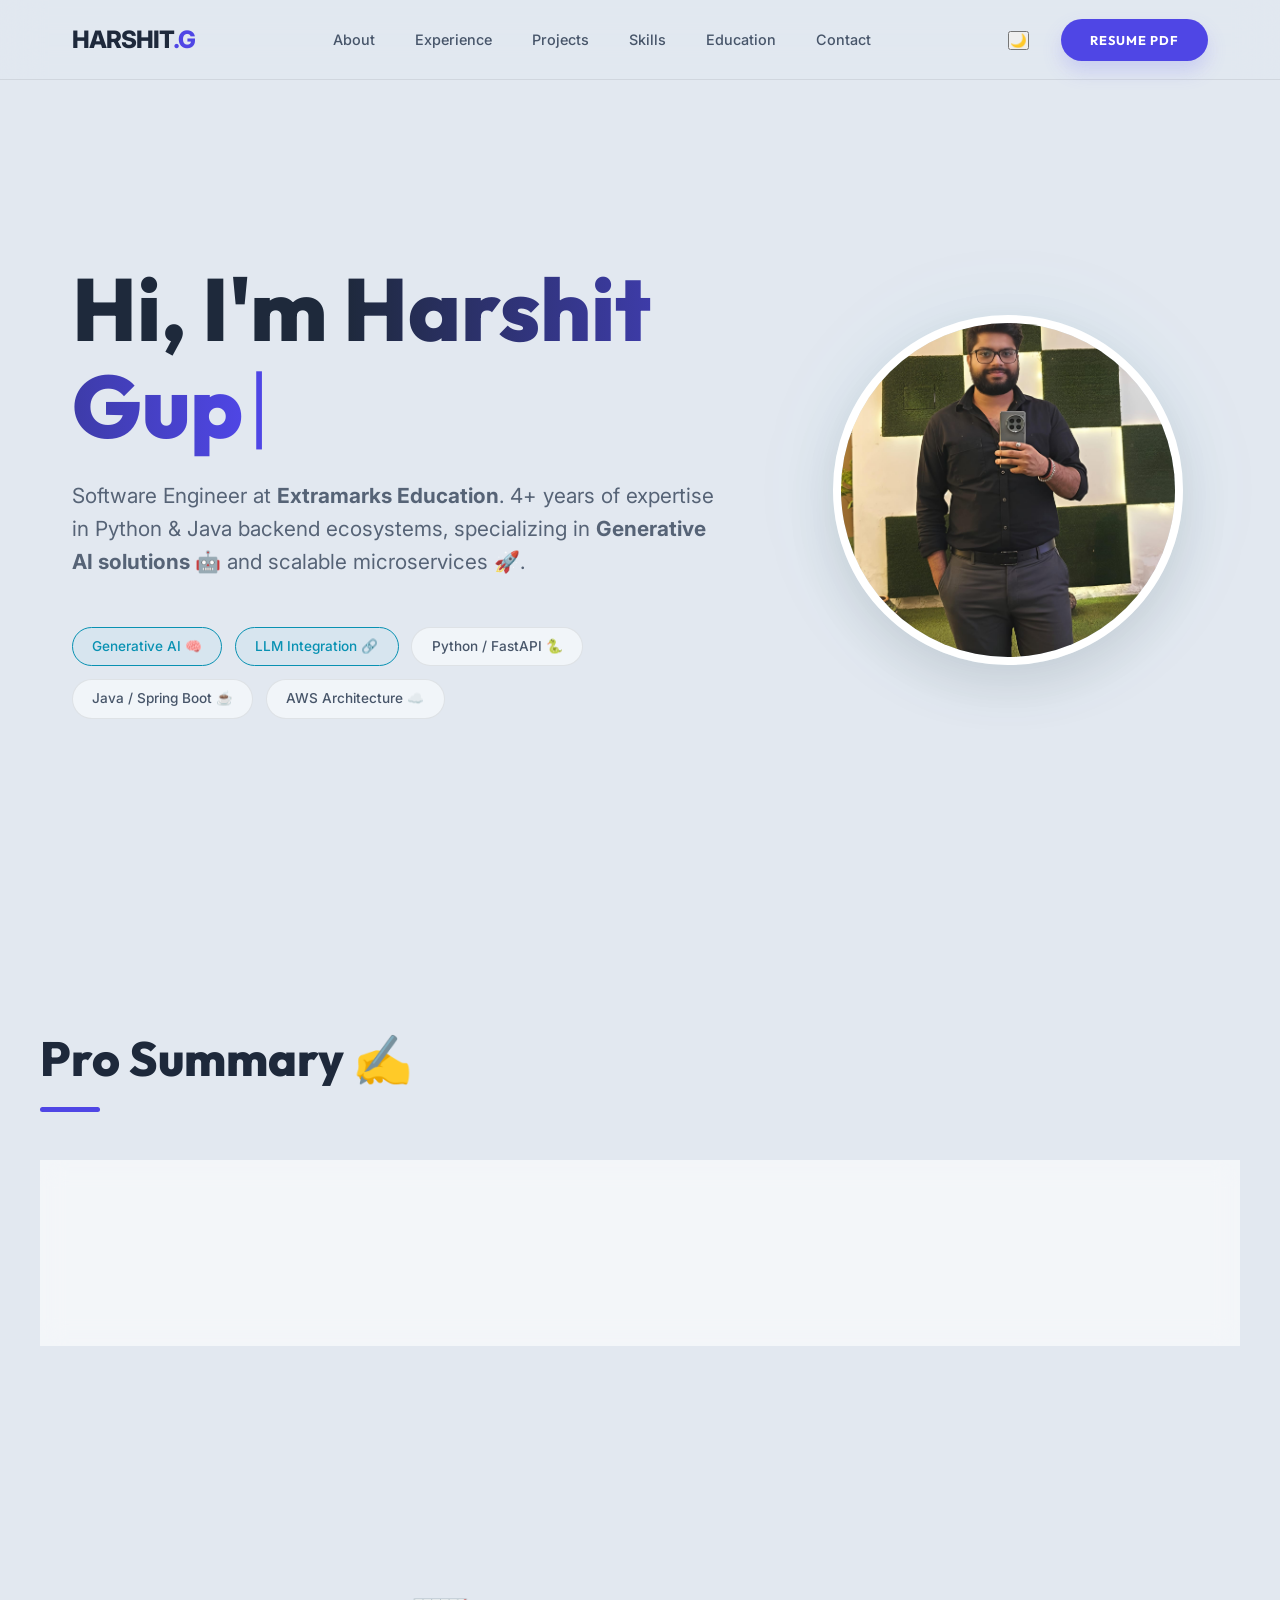
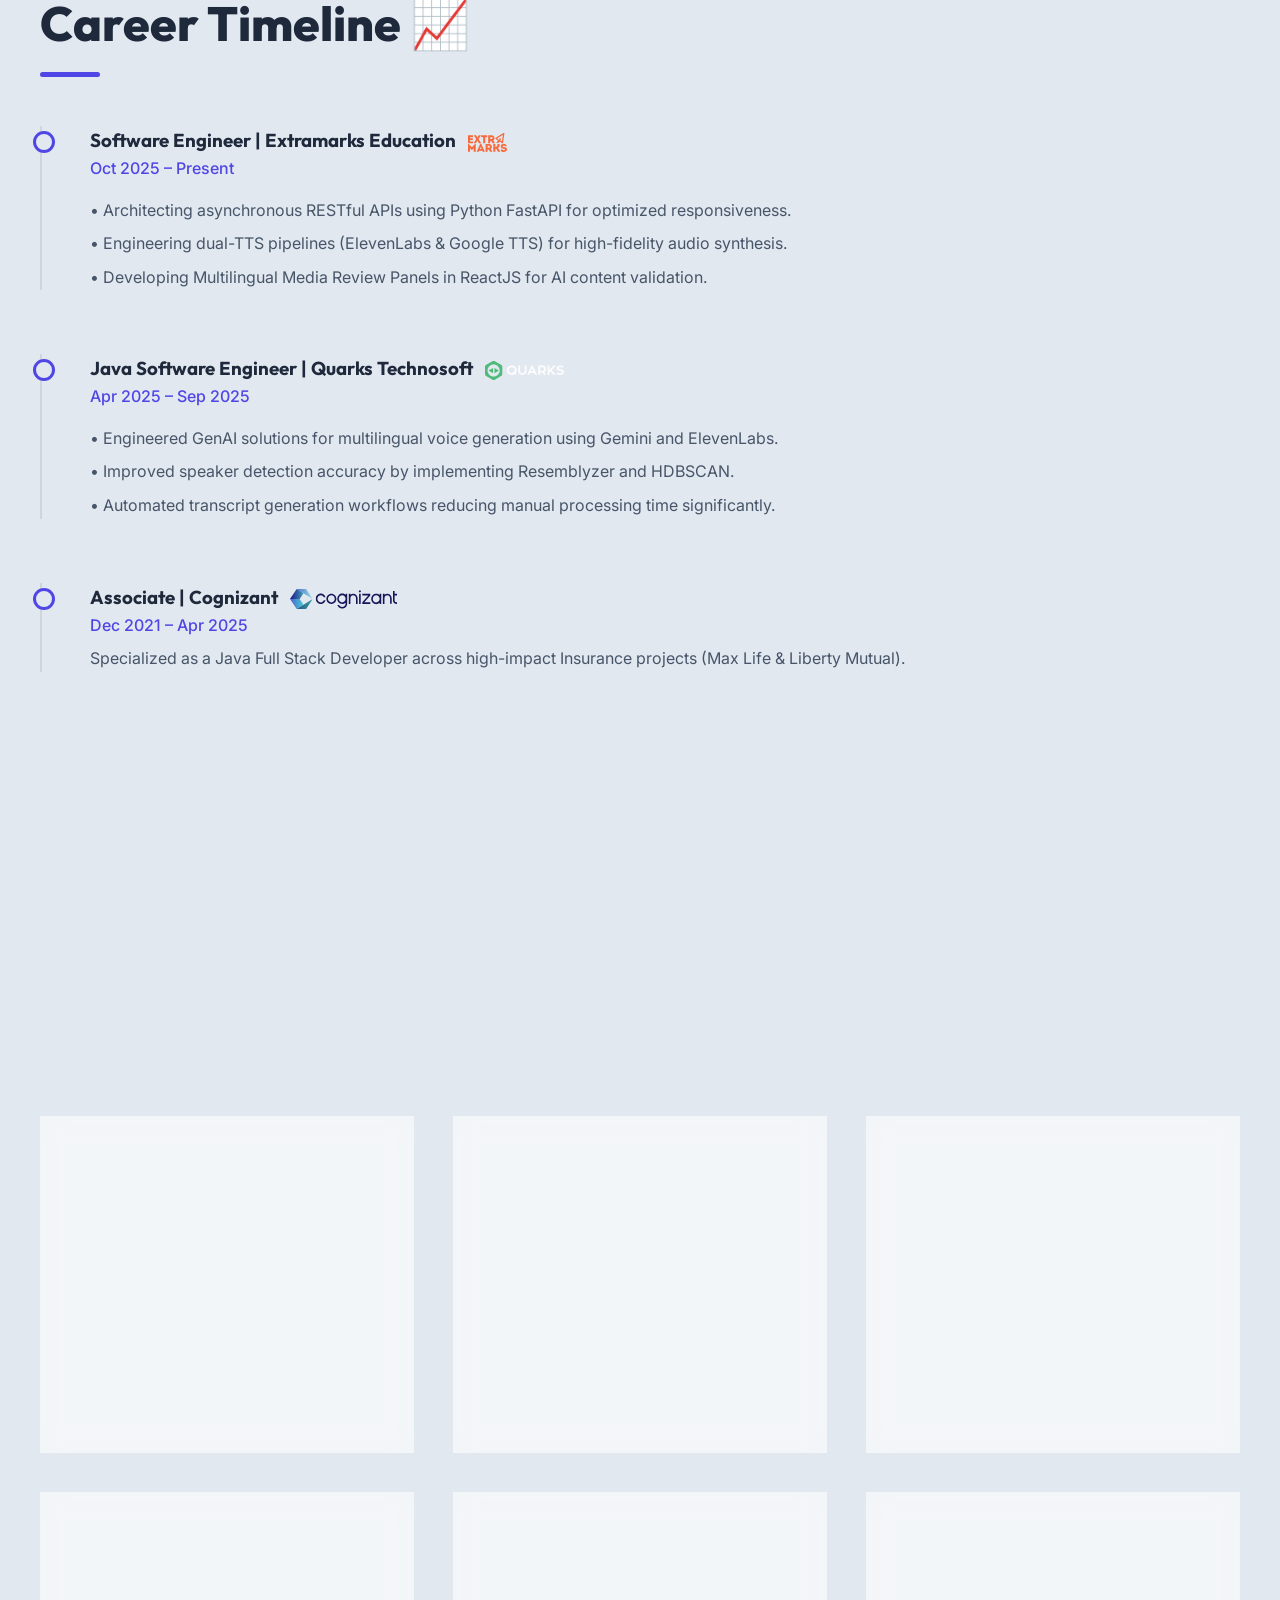
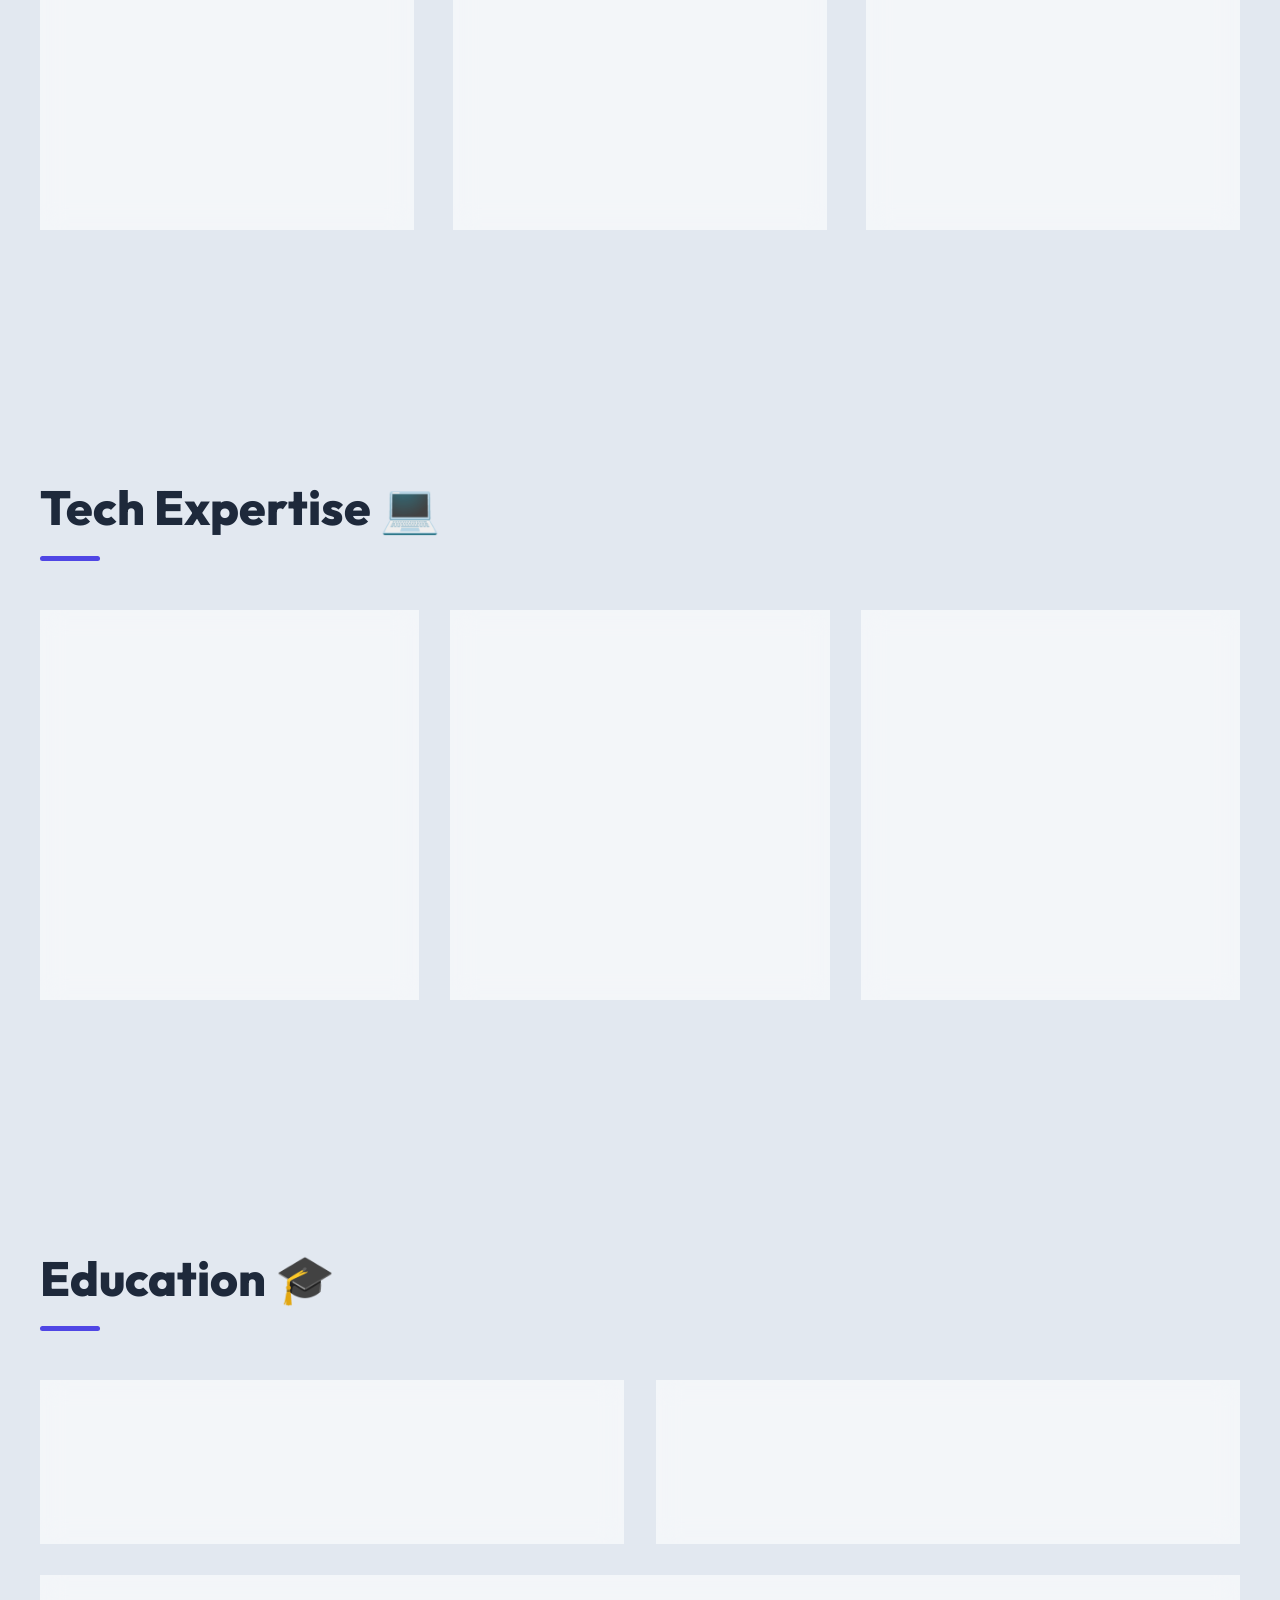
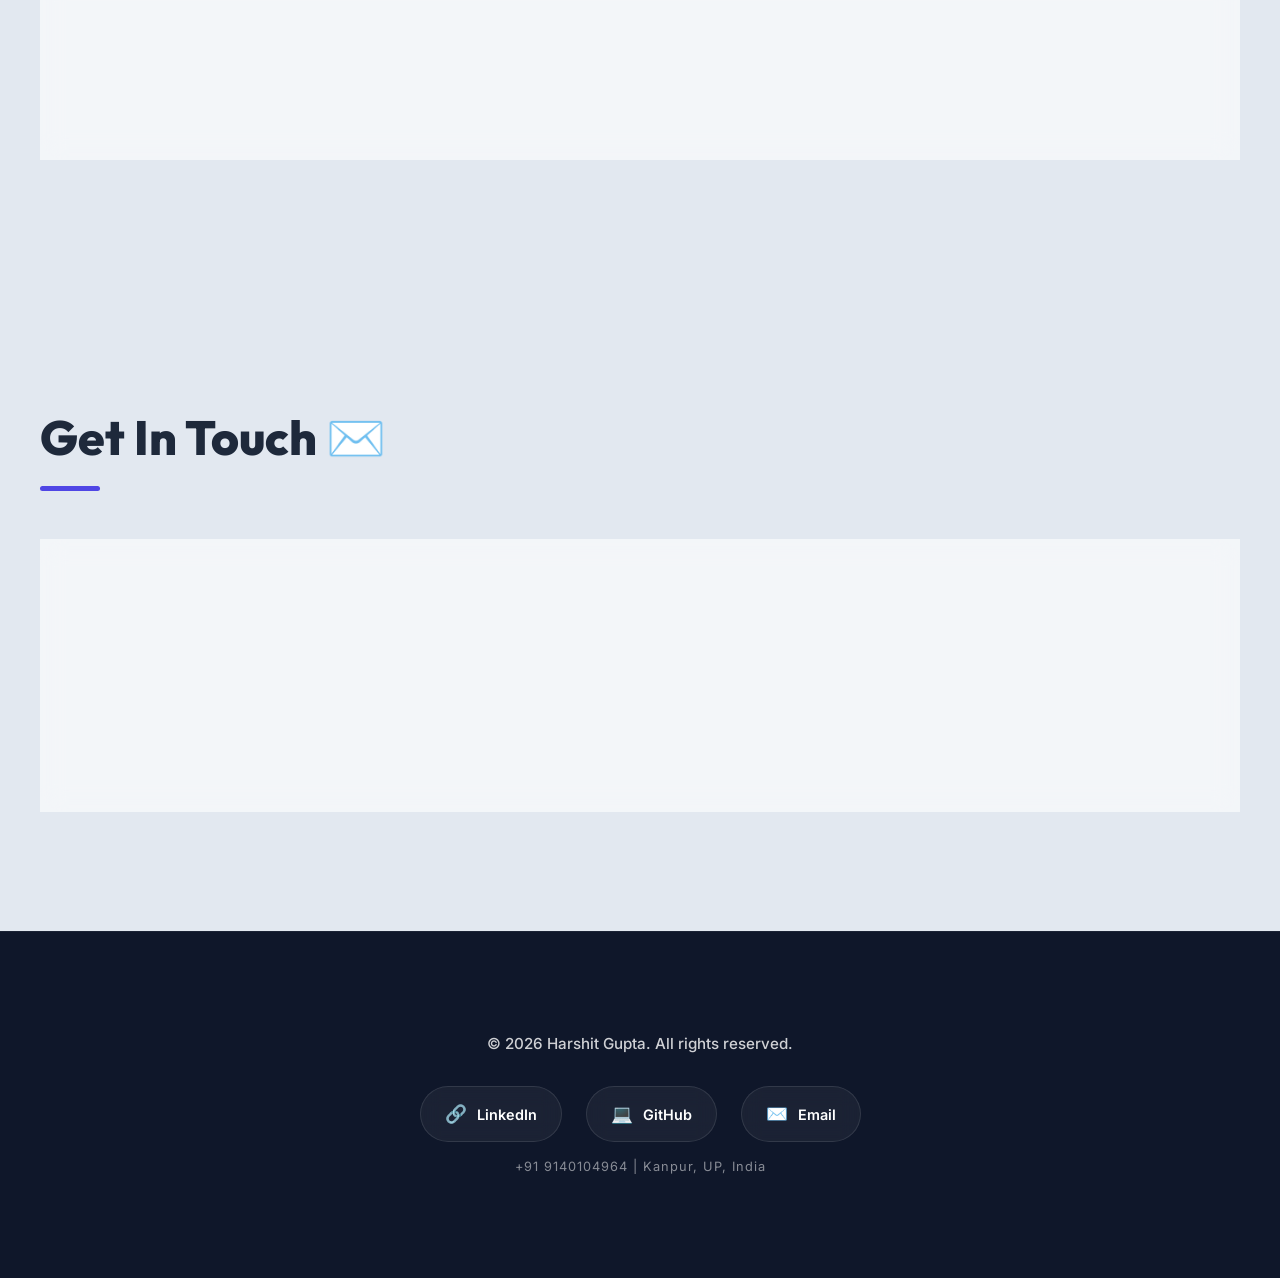
==== commit ac77b197: "Add SEO and social sharing meta tags to index.html" ====
--- a/index.html
+++ b/index.html
@@ -5,6 +5,23 @@
     <meta charset="UTF-8">
     <meta name="viewport" content="width=device-width, initial-scale=1.0">
     <title>Harshit Gupta | Software Engineer - AI & Backend</title>
+
+    <!-- SEO Meta Tags -->
+    <meta name="description"
+        content="Harshit Gupta - Software Engineer at Extramarks Education. Specializing in Generative AI, Python, Java, and scalable backend microservices.">
+    <meta name="keywords"
+        content="Harshit Gupta, Software Engineer, AI Engineer, Backend Developer, Python FastAPI, Java Spring Boot, Generative AI, LLM Integration">
+
+    <!-- Open Graph / Social Sharing -->
+    <meta property="og:type" content="website">
+    <meta property="og:url" content="https://harshitgupta.netlify.app/">
+    <meta property="og:title" content="Harshit Gupta | AI & Backend Engineer">
+    <meta property="og:description" content="Leading GenAI solutions and scalable microservices. Explore my portfolio.">
+    <meta property="og:image" content="assets/images/harshit_gupta.jpeg">
+
+    <!-- LinkedIn Specific -->
+    <meta property="linkedin:owner" content="harshit-gupta-3399341a8">
+
     <link rel="stylesheet" href="style.css">
 </head>
 
@@ -19,8 +36,15 @@
                     <li><a href="#projects" class="nav-item">Projects</a></li>
                     <li><a href="#skills" class="nav-item">Skills</a></li>
                     <li><a href="#education" class="nav-item">Education</a></li>
+                    <li><a href="#contact" class="nav-item">Contact</a></li>
                 </ul>
-                <a href="Harshit_Gupta_Resume.pdf" target="_blank" class="btn btn-primary">Resume PDF</a>
+                <div style="display: flex; gap: 1rem; align-items: center;">
+                    <button id="theme-toggle" class="btn-icon" title="Toggle Dark/Light Mode">
+                        <span id="theme-icon">🌙</span>
+                    </button>
+                    <span id="dynamic-calendar" title="Current Date"></span>
+                    <a href="Harshit_Gupta_Resume.pdf" target="_blank" class="btn btn-primary">Resume PDF</a>
+                </div>
             </nav>
         </div>
     </header>
@@ -30,7 +54,8 @@
         <section class="hero">
             <div class="container hero-container">
                 <div class="hero-content animate-in">
-                    <h1>Hi, I'm <span id="typewriter"></span><span class="cursor">|</span></h1>
+                    <h1>Hi, I'm <span class="no-wrap"><span id="typewriter"></span><span class="cursor">|</span></span>
+                    </h1>
                     <p>Software Engineer at <strong>Extramarks Education</strong>. 4+ years of expertise in Python &
                         Java backend ecosystems, specializing in <strong>Generative AI solutions 🤖</strong> and
                         scalable
@@ -66,7 +91,7 @@
 
         <!-- Experience Section -->
         <section id="experience" class="container section-padding">
-            <h2 class="section-title animate-in">Career Timeline 📅</h2>
+            <h2 class="section-title animate-in">Career Timeline 📈</h2>
             <div class="timeline">
                 <!-- Extramarks -->
                 <div class="timeline-item animate-in">
@@ -109,7 +134,7 @@
         <section id="projects" class="container section-padding">
             <h2 class="section-title animate-in">Case Studies 📂</h2>
             <div class="projects-grid">
-                <!-- Project Cards (Staggered classes added via JS or manually) -->
+                <!-- Project Cards -->
                 <div class="glass-card project-card animate-in">
                     <div>
                         <span
@@ -202,16 +227,6 @@
                     </div>
                 </div>
                 <div class="glass-card animate-in">
-                    <h4 style="margin-bottom: 1.5rem; letter-spacing: 1px;">Frontend ⚛️</h4>
-                    <div class="skills-grid">
-                        <span class="skill-badge">ReactJS</span>
-                        <span class="skill-badge">HTML5</span>
-                        <span class="skill-badge">CSS3</span>
-                        <!-- <span class="skill-badge">JavaScript (ES6+)</span> -->
-                        <!-- <span class="skill-badge">Responsive Design</span> -->
-                    </div>
-                </div>
-                <div class="glass-card animate-in">
                     <h4 style="margin-bottom: 1.5rem; letter-spacing: 1px;">Cloud & Ops 🌐</h4>
                     <div class="skills-grid">
                         <span class="skill-badge">AWS Architecture</span>
@@ -245,10 +260,35 @@
                 <h3>Achievements 🏆</h3>
                 <div class="skills-grid">
                     <span class="skill-badge">🏅 AWS Certified Cloud Practitioner</span>
-                    <a href="assets/java_basic certificate.pdf" target="_blank">
-                        <span class="skill-badge" style="cursor: pointer;">🏅 HackerRank Java Certified</span>
+                    <a href="assets/java_basic certificate.pdf" target="_blank" class="skill-badge"
+                        style="text-decoration: none; cursor: pointer;">
+                        🏅 HackerRank Java Certified
                     </a>
                 </div>
+            </div>
+        </section>
+
+        <!-- Contact Section (Netlify Ready) -->
+        <section id="contact" class="container section-padding">
+            <h2 class="section-title animate-in">Get In Touch ✉️</h2>
+            <div class="glass-card animate-in contact-container">
+                <p class="contact-subtitle">Have a project in mind or just want to say hi? My inbox is always open.</p>
+                <form name="contact" method="POST" action="success.html" data-netlify="true"
+                    data-netlify-honeypot="bot-field" class="contact-form">
+                    <!-- Hidden field for Netlify Bot Protection -->
+                    <p style="display: none;">
+                        <label>Don't fill this out if you're human: <input name="bot-field" /></label>
+                    </p>
+                    <div class="form-row">
+                        <input type="text" name="name" placeholder="Full Name" required class="form-input">
+                        <input type="email" name="email" placeholder="Email Address" required class="form-input">
+                    </div>
+                    <input type="text" name="subject" placeholder="Subject" required class="form-input">
+                    <textarea name="message" placeholder="Your Message" rows="6" required class="form-input"></textarea>
+                    <div style="text-align: center;">
+                        <button type="submit" class="btn btn-primary">Send Message 🚀</button>
+                    </div>
+                </form>
             </div>
         </section>
     </main>
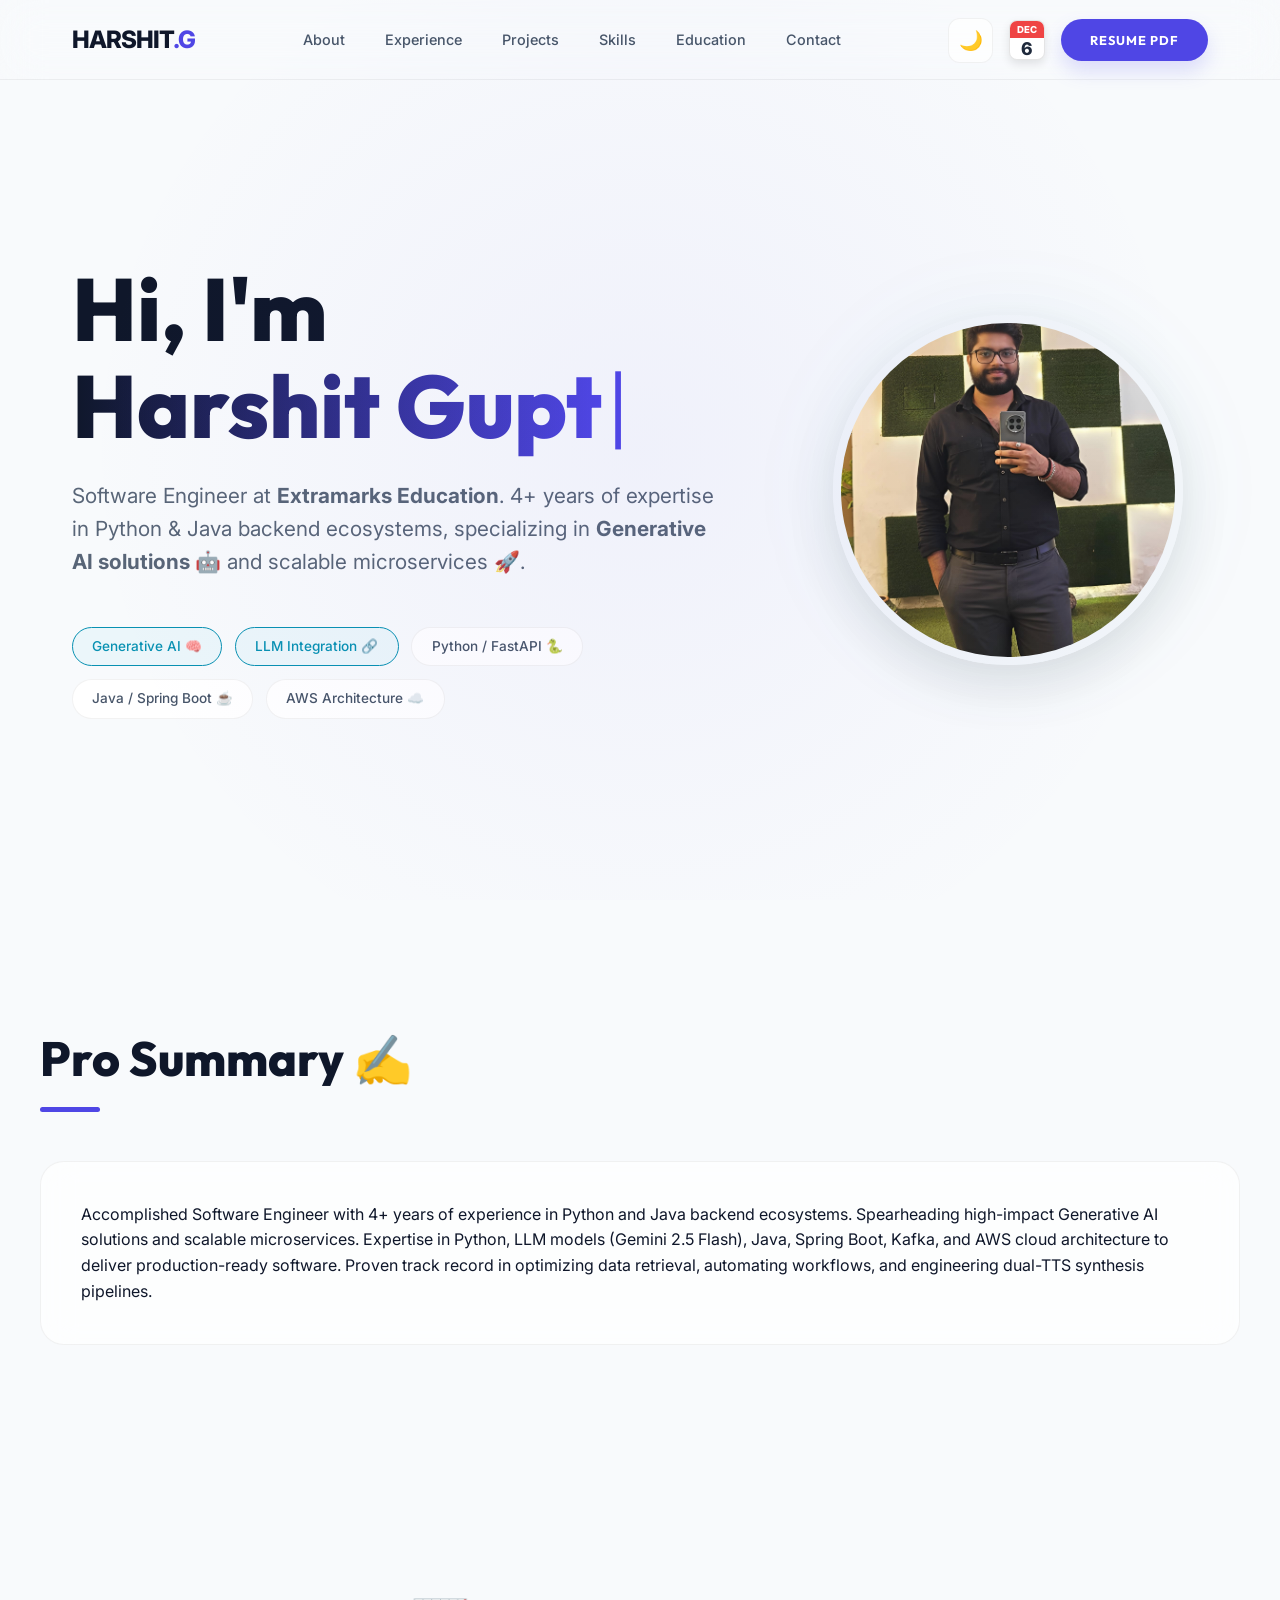
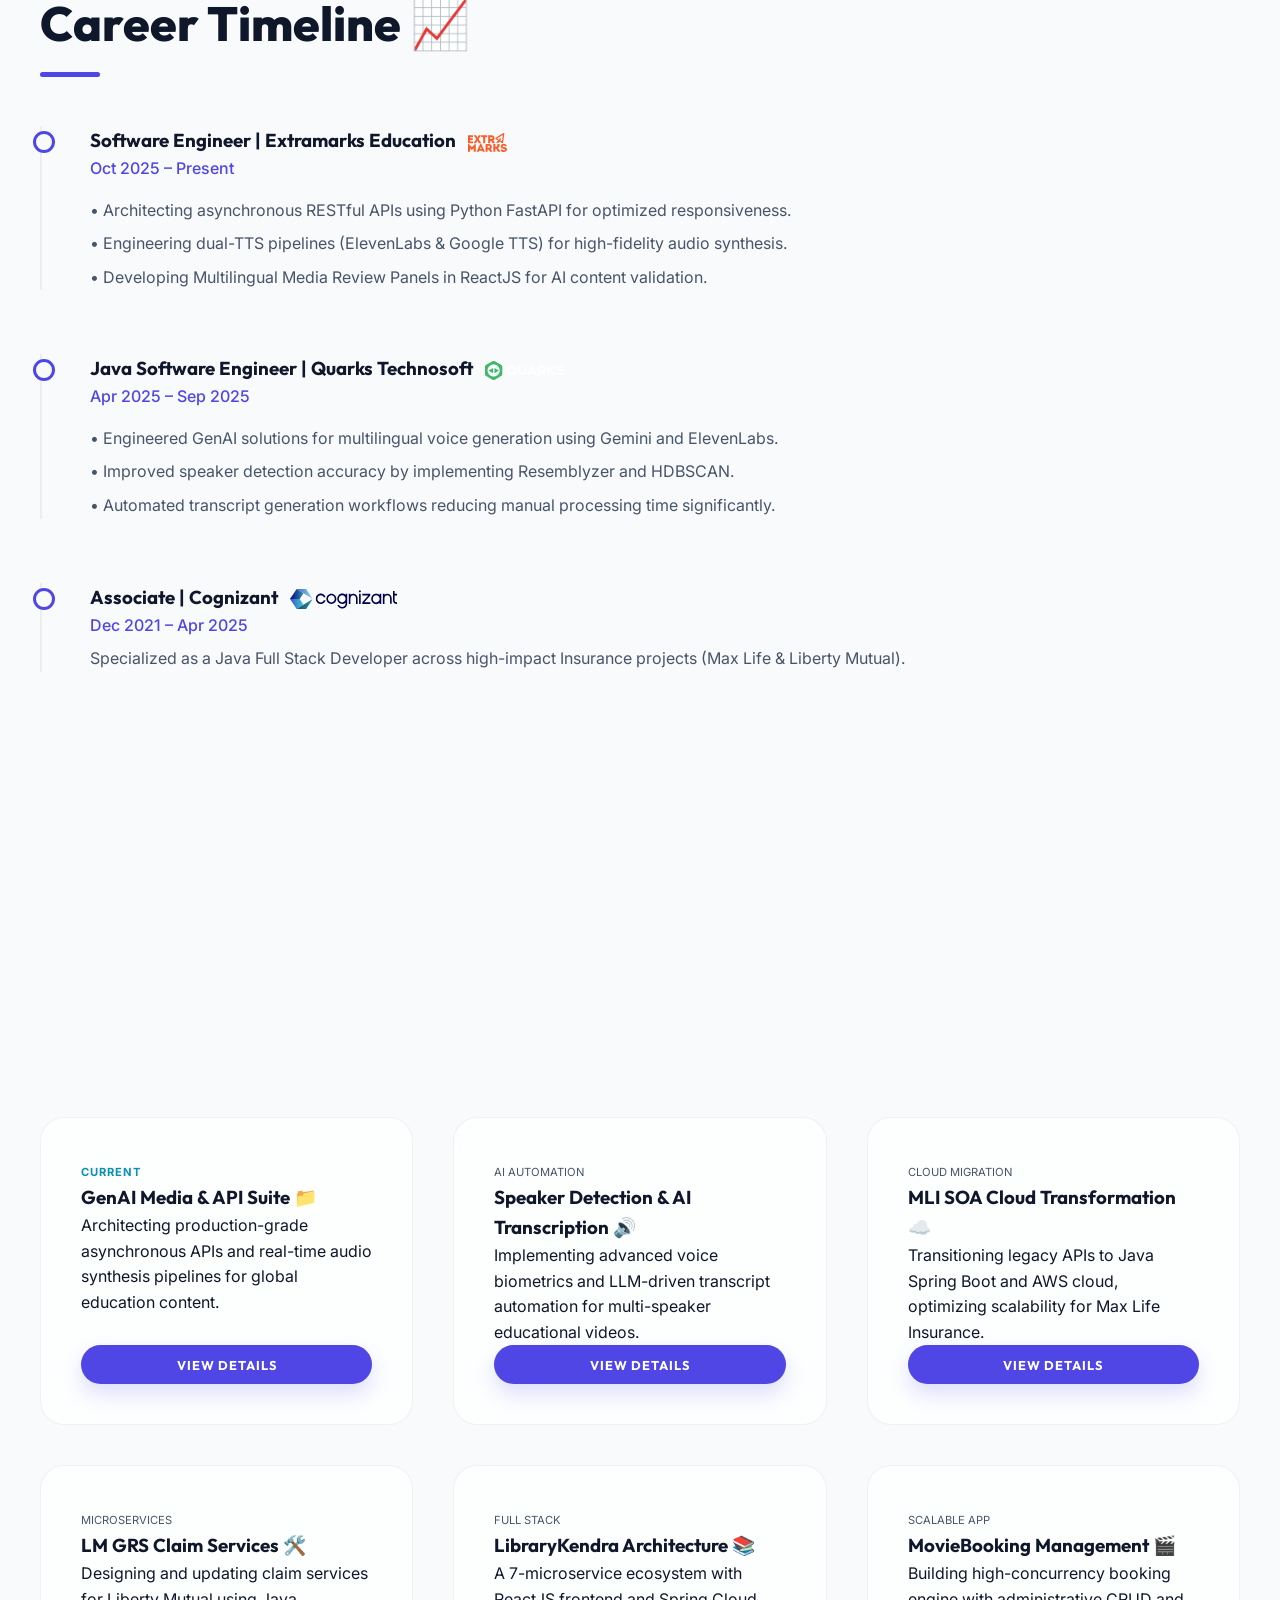
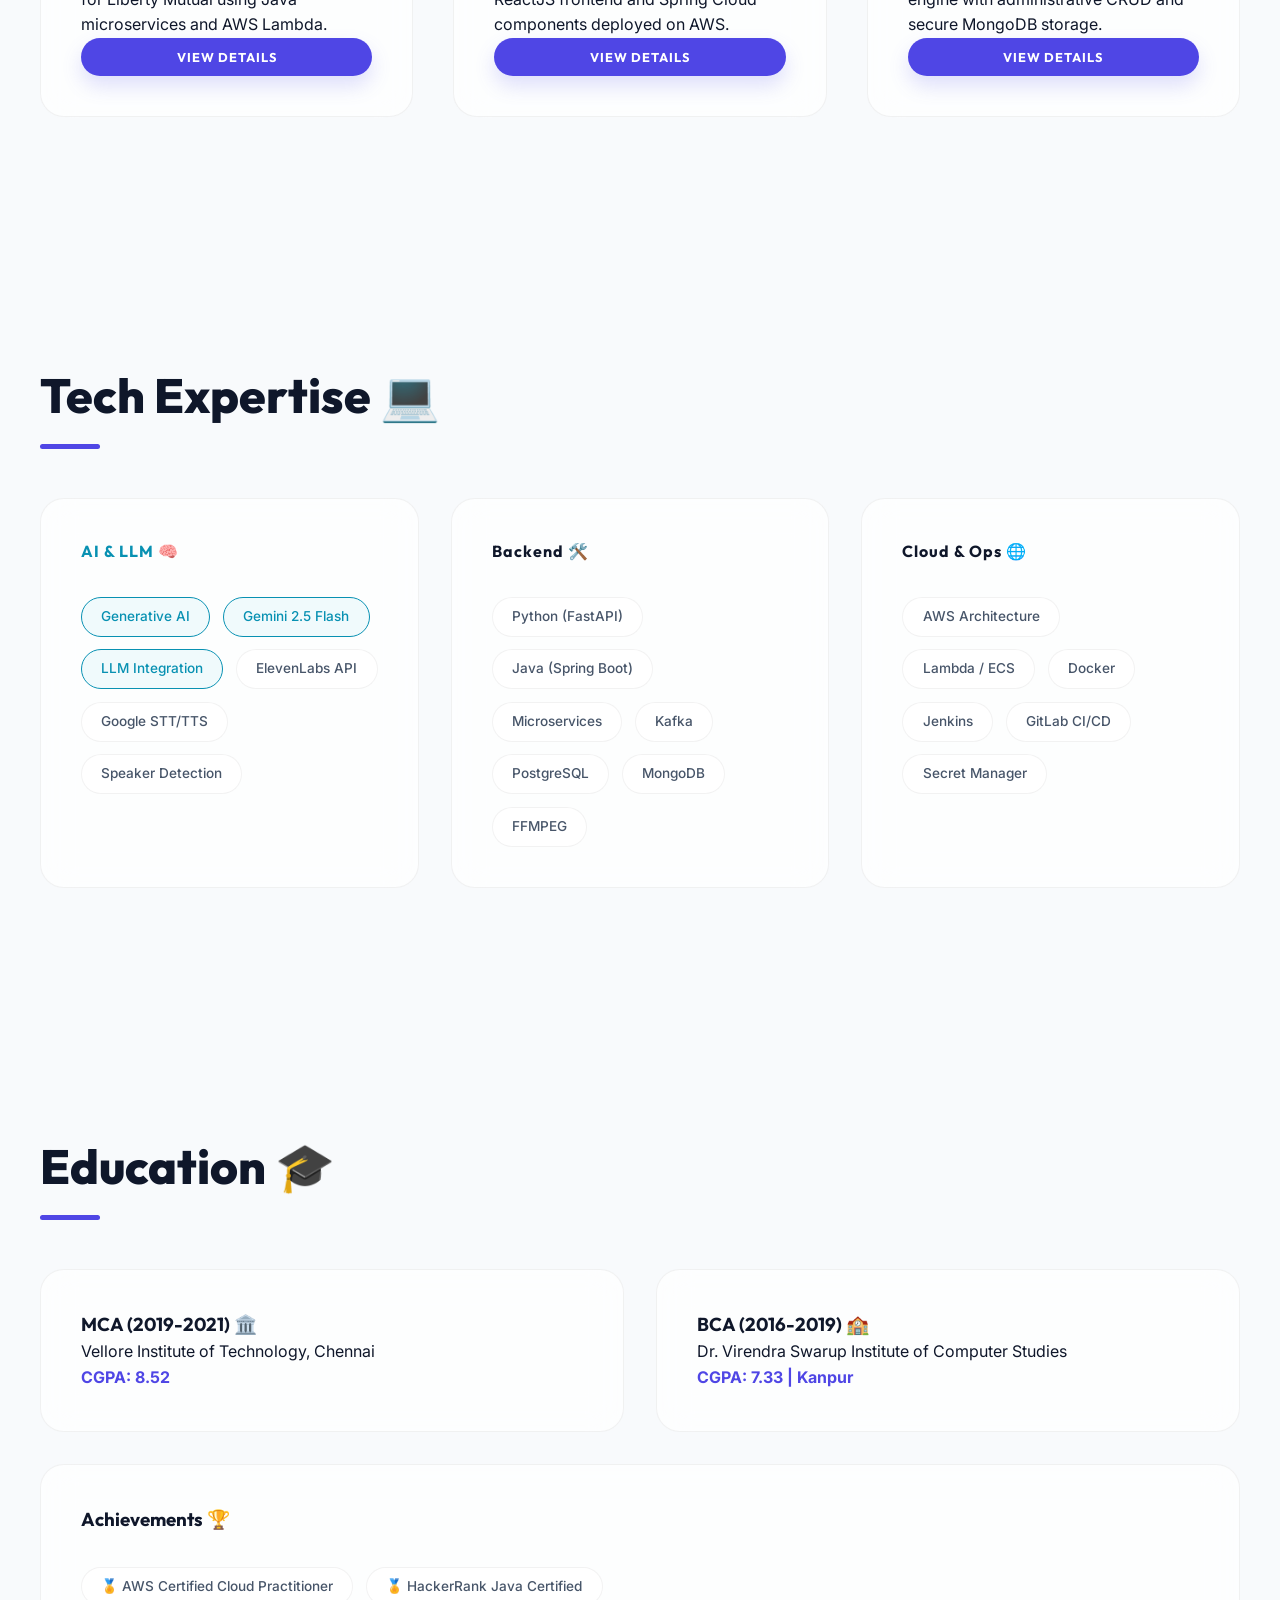
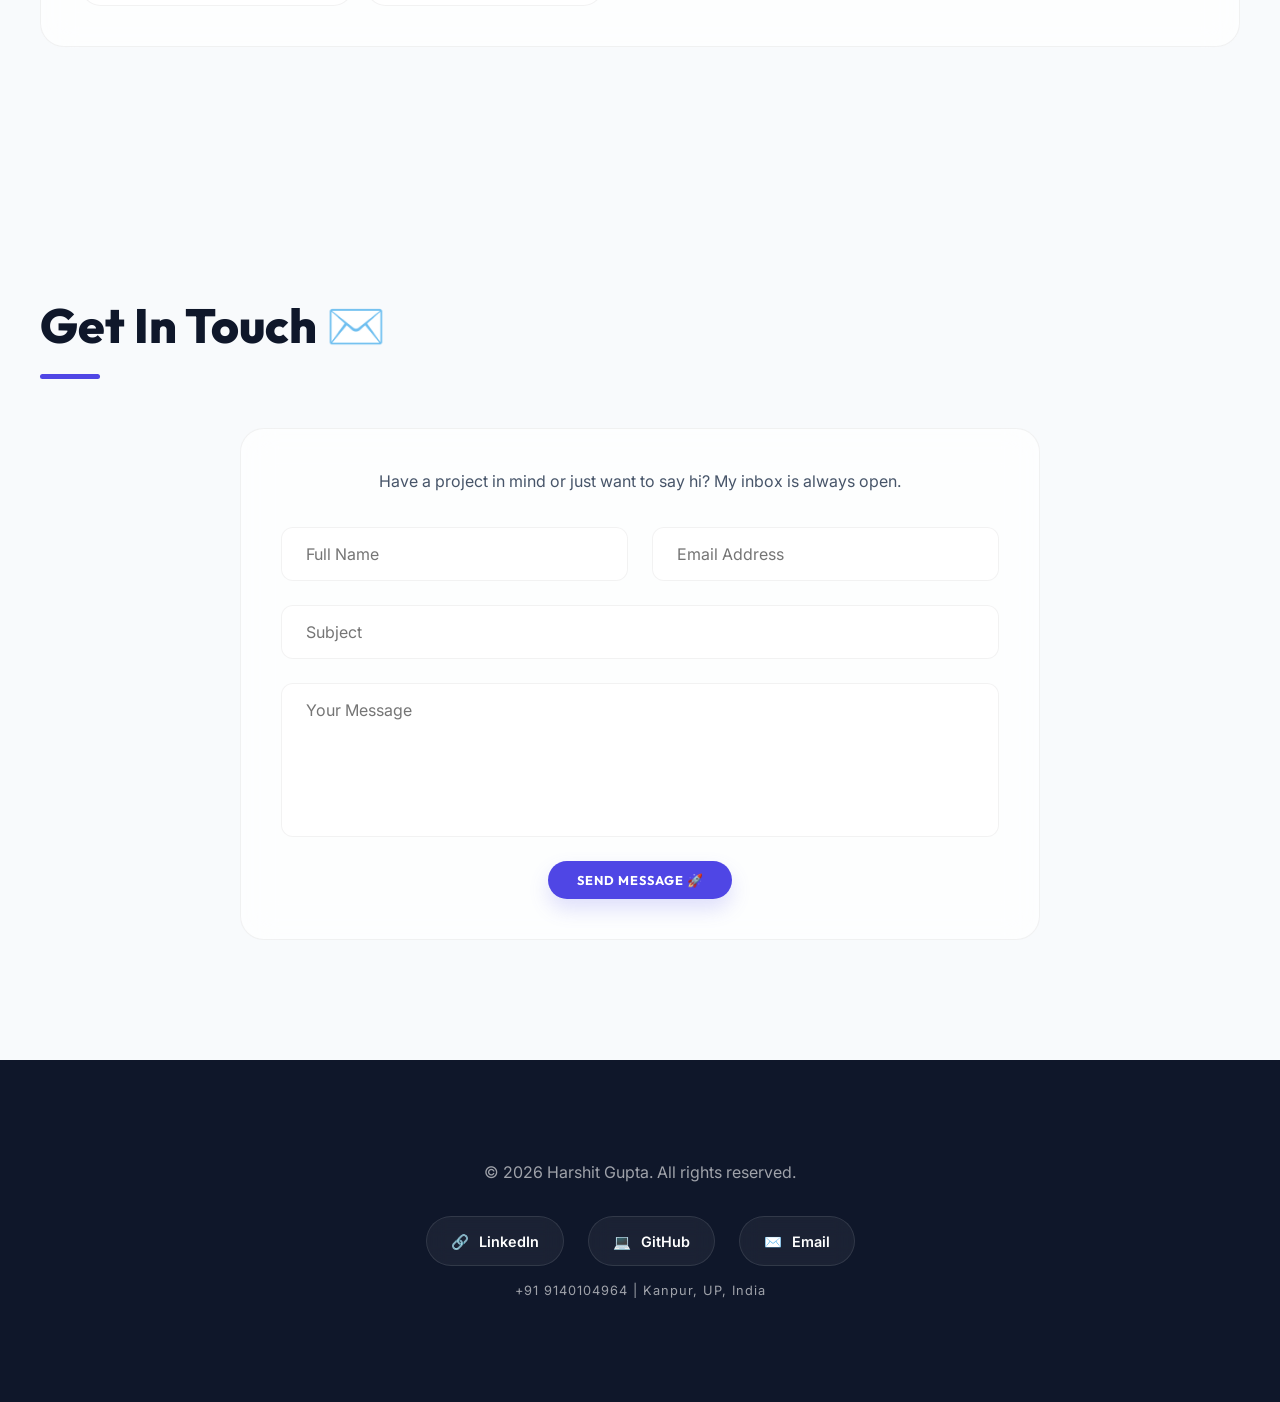
==== commit c708bf70: "Add hidden input for Netlify form handling" ====
--- a/index.html
+++ b/index.html
@@ -275,6 +275,7 @@
                 <p class="contact-subtitle">Have a project in mind or just want to say hi? My inbox is always open.</p>
                 <form name="contact" method="POST" action="success.html" data-netlify="true"
                     data-netlify-honeypot="bot-field" class="contact-form">
+                    <input type="hidden" name="form-name" value="contact" />
                     <!-- Hidden field for Netlify Bot Protection -->
                     <p style="display: none;">
                         <label>Don't fill this out if you're human: <input name="bot-field" /></label>
--- a/style.css
+++ b/style.css
@@ -1,18 +1,34 @@
 @import url('https://fonts.googleapis.com/css2?family=Inter:wght@300;400;500;600;700&family=Outfit:wght@400;600;800&display=swap');
 
 :root {
-    --bg-color: #e2e8f0;
-    --surface-color: #f1f5f9;
-    --surface-hover: #ffffff;
+    --bg-color: #f8fafc;
+    --surface-color: #ffffff;
+    --surface-hover: #f1f5f9;
     --accent-color: #4f46e5;
     --accent-glow: rgba(79, 70, 229, 0.1);
     --ai-accent: #0891b2;
     --ai-glow: rgba(8, 145, 178, 0.2);
-    --text-primary: #1e293b;
+    --text-primary: #0f172a;
     --text-secondary: #475569;
-    --glass-bg: rgba(255, 255, 255, 0.6);
-    --glass-border: rgba(0, 0, 0, 0.08);
-    --transition: all 0.6s cubic-bezier(0.16, 1, 0.3, 1);
+    --glass-bg: rgba(255, 255, 255, 0.7);
+    --glass-border: rgba(0, 0, 0, 0.05);
+    --input-bg: #ffffff;
+    --transition: all 0.4s cubic-bezier(0.16, 1, 0.3, 1);
+}
+
+[data-theme="dark"] {
+    --bg-color: #0f172a;
+    --surface-color: #1e293b;
+    --surface-hover: #334155;
+    --accent-color: #6366f1;
+    --accent-glow: rgba(99, 102, 241, 0.15);
+    --ai-accent: #22d3ee;
+    --ai-glow: rgba(34, 211, 238, 0.15);
+    --text-primary: #f8fafc;
+    --text-secondary: #94a3b8;
+    --glass-bg: rgba(30, 41, 59, 0.7);
+    --glass-border: rgba(255, 255, 255, 0.05);
+    --input-bg: #0f172a;
 }
 
 * {
@@ -27,6 +43,7 @@
     font-family: 'Inter', sans-serif;
     line-height: 1.6;
     overflow-x: hidden;
+    transition: background-color 0.5s ease, color 0.5s ease;
 }
 
 h1,
@@ -112,29 +129,14 @@
 
 .glass-card {
     background: var(--glass-bg);
-    backdrop-filter: blur(12px);
-    -webkit-backdrop-filter: blur(12px);
+    backdrop-filter: blur(16px);
+    -webkit-backdrop-filter: blur(16px);
     border: 1px solid var(--glass-border);
     border-radius: 24px;
     padding: 2.5rem;
     transition: var(--transition);
     position: relative;
     overflow: hidden;
-}
-
-.glass-card::before {
-    content: '';
-    position: absolute;
-    top: 0;
-    left: -100%;
-    width: 100%;
-    height: 100%;
-    background: linear-gradient(90deg, transparent, rgba(255, 255, 255, 0.03), transparent);
-    transition: 0.5s;
-}
-
-.glass-card:hover::before {
-    left: 100%;
 }
 
 .glass-card:hover {
@@ -144,13 +146,17 @@
     box-shadow: 0 20px 40px rgba(0, 0, 0, 0.08);
 }
 
+.no-wrap {
+    white-space: nowrap;
+}
+
 /* Header & Nav */
 header {
     position: fixed;
     top: 0;
     width: 100%;
     z-index: 1000;
-    background: rgba(226, 232, 240, 0.8);
+    background: var(--glass-bg);
     backdrop-filter: blur(20px);
     border-bottom: 1px solid var(--glass-border);
     transition: var(--transition);
@@ -205,6 +211,63 @@
     color: var(--text-primary);
 }
 
+/* Dynamic Calendar Badge */
+.calendar-badge {
+    display: inline-flex;
+    flex-direction: column;
+    width: 36px;
+    height: 40px;
+    background: white;
+    border-radius: 8px;
+    overflow: hidden;
+    vertical-align: middle;
+    border: 1px solid rgba(0, 0, 0, 0.1);
+    box-shadow: 0 4px 10px rgba(0, 0, 0, 0.1);
+    text-align: center;
+    transition: var(--transition);
+}
+
+.calendar-badge .month {
+    background: #ef4444;
+    color: white;
+    font-size: 0.6rem;
+    font-weight: 800;
+    line-height: 1.4;
+    text-transform: uppercase;
+    padding: 2px 0;
+}
+
+.calendar-badge .day {
+    color: #1e293b;
+    font-size: 1.1rem;
+    font-weight: 800;
+    line-height: 1.2;
+    flex: 1;
+    display: flex;
+    align-items: center;
+    justify-content: center;
+}
+
+.btn-icon {
+    background: var(--glass-bg);
+    border: 1px solid var(--glass-border);
+    color: var(--text-primary);
+    width: 45px;
+    height: 45px;
+    border-radius: 12px;
+    display: flex;
+    align-items: center;
+    justify-content: center;
+    cursor: pointer;
+    font-size: 1.2rem;
+    transition: var(--transition);
+}
+
+.btn-icon:hover {
+    transform: rotate(15deg) scale(1.1);
+    border-color: var(--accent-color);
+}
+
 .hero {
     min-height: 100vh;
     display: flex;
@@ -212,6 +275,24 @@
     position: relative;
     overflow: hidden;
     padding-top: 80px;
+}
+
+.hero::after {
+    content: '';
+    position: absolute;
+    top: 0;
+    left: 0;
+    width: 100%;
+    height: 100%;
+    background: radial-gradient(800px circle at var(--mouse-x, 50%) var(--mouse-y, 50%), var(--accent-glow), transparent 70%);
+    pointer-events: none;
+    z-index: 0;
+    opacity: 0.5;
+    transition: opacity 0.5s ease;
+}
+
+[data-theme="dark"] .hero::after {
+    background: radial-gradient(1000px circle at var(--mouse-x, 50%) var(--mouse-y, 50%), rgba(99, 102, 241, 0.08), transparent 70%);
 }
 
 .hero-container {
@@ -360,12 +441,6 @@
     color: white;
 }
 
-.btn-social i,
-.btn-social .icon,
-.btn-social span {
-    font-size: 1.1rem;
-}
-
 /* Skills Badges */
 .skills-grid {
     display: flex;
@@ -375,6 +450,9 @@
 }
 
 .skill-badge {
+    display: inline-flex;
+    align-items: center;
+    gap: 8px;
     padding: 0.5rem 1.2rem;
     background: var(--surface-color);
     border: 1px solid var(--glass-border);
@@ -386,12 +464,13 @@
 }
 
 .skill-badge:hover {
+    background: var(--accent-color);
     border-color: var(--accent-color);
     color: white;
     transform: scale(1.05);
-}
-
-/* NEW: Featured/AI highlight class replacing pink */
+    box-shadow: 0 10px 20px var(--accent-glow);
+}
+
 .skill-featured {
     border-color: var(--ai-accent);
     color: var(--ai-accent);
@@ -399,8 +478,8 @@
 }
 
 .skill-featured:hover {
-    background: rgba(6, 182, 212, 0.1);
-    box-shadow: 0 0 15px var(--ai-glow);
+    background: var(--ai-accent);
+    box-shadow: 0 10px 20px var(--ai-glow);
     border-color: var(--ai-accent);
     color: white;
 }
@@ -425,6 +504,7 @@
     border-radius: 10px;
 }
 
+
 /* Timeline */
 .timeline {
     position: relative;
@@ -435,20 +515,6 @@
     padding-left: 3rem;
     border-left: 2px solid var(--glass-border);
     position: relative;
-}
-
-.company-logo {
-    height: 1.2rem;
-    vertical-align: middle;
-    margin-left: 0.5rem;
-    margin-right: 0.5rem;
-    opacity: 0.9;
-    transition: var(--transition);
-}
-
-.company-logo:hover {
-    opacity: 1;
-    transform: scale(1.1);
 }
 
 .timeline-item::before {
@@ -465,9 +531,11 @@
     transition: var(--transition);
 }
 
-.timeline-item:hover::before {
-    background: var(--accent-color);
-    box-shadow: 0 0 15px var(--accent-glow);
+.company-logo {
+    height: 1.2rem;
+    vertical-align: middle;
+    margin-left: 0.5rem;
+    margin-right: 0.5rem;
 }
 
 /* Projects Grid */
@@ -485,31 +553,50 @@
     animation: float 6s infinite ease-in-out;
 }
 
-.project-card:nth-child(even) {
-    animation-delay: -3s;
-}
-
-.project-card h3 {
-    margin-bottom: 0.8rem;
-    font-size: 1.5rem;
-}
-
-.project-card p {
+/* Contact Form Styles */
+.contact-container {
+    max-width: 800px;
+    margin: 0 auto;
+    text-align: center;
+}
+
+.contact-subtitle {
+    margin-bottom: 2rem;
     color: var(--text-secondary);
+}
+
+.contact-form {
+    display: grid;
+    gap: 1.5rem;
+    text-align: left;
+}
+
+.form-row {
+    display: grid;
+    grid-template-columns: 1fr 1fr;
+    gap: 1.5rem;
+}
+
+.form-input {
+    width: 100%;
+    padding: 1rem 1.5rem;
+    background: var(--input-bg);
+    border: 1px solid var(--glass-border);
+    border-radius: 12px;
+    color: var(--text-primary);
+    font-family: 'Inter', sans-serif;
     font-size: 1rem;
-    margin-bottom: 2rem;
-    display: -webkit-box;
-    -webkit-line-clamp: 3;
-    line-clamp: 3;
-    -webkit-box-orient: vertical;
-    overflow: hidden;
-    line-height: 1.5;
-}
-
-.btn-sm {
-    padding: 0.6rem 1.5rem;
-    font-size: 0.8rem;
-    margin-top: auto;
+    transition: var(--transition);
+}
+
+.form-input:focus {
+    outline: none;
+    border-color: var(--accent-color);
+    box-shadow: 0 0 15px var(--accent-glow);
+}
+
+textarea.form-input {
+    resize: none;
 }
 
 /* Modal Styling */
@@ -519,7 +606,7 @@
     left: 0;
     width: 100%;
     height: 100%;
-    background: rgba(15, 23, 42, 0.3);
+    background: rgba(15, 23, 42, 0.4);
     backdrop-filter: blur(8px);
     z-index: 2000;
     display: none;
@@ -562,133 +649,44 @@
 .modal-close:hover {
     background: var(--accent-color);
     color: white;
-    transform: rotate(90deg);
-}
-
-.modal-body h2 {
-    font-size: 2.5rem;
-    margin-bottom: 1.5rem;
-    color: var(--text-primary);
-    background: linear-gradient(90deg, var(--text-primary), var(--accent-color));
-    -webkit-background-clip: text;
-    background-clip: text;
-    -webkit-text-fill-color: transparent;
-}
-
-.modal-meta {
-    margin-bottom: 2.5rem;
-    padding-bottom: 1.5rem;
-    border-bottom: 1px solid var(--glass-border);
-    display: flex;
-    gap: 2rem;
-}
-
-.modal-meta p {
-    font-size: 0.9rem;
-    color: var(--text-secondary);
-}
-
-.modal-desc {
-    font-size: 1.15rem;
-    margin-bottom: 2.5rem;
-    color: var(--text-primary);
-    opacity: 0.9;
-}
-
-.modal-tech h4 {
-    margin-bottom: 1.2rem;
-    text-transform: uppercase;
-    letter-spacing: 2px;
-    font-size: 0.75rem;
-    color: var(--text-secondary);
-}
-
-/* Responsive */
+}
+
 /* Footer */
 footer {
     padding: 100px 0;
     background: #0f172a;
-    border-top: 1px solid rgba(255, 255, 255, 0.05);
     text-align: center;
     color: rgba(255, 255, 255, 0.6);
-    position: relative;
-    z-index: 10;
-}
-
-footer p {
-    color: rgba(255, 255, 255, 0.5);
-    font-size: 0.95rem;
-}
-
-footer .container>p:first-child {
-    color: rgba(255, 255, 255, 0.8);
-    font-weight: 500;
-}
-
+}
+
+/* Responsive */
 @media (max-width: 992px) {
-    .hero {
-        padding-top: 120px;
-        height: auto;
-        min-height: auto;
-        padding-bottom: 4rem;
-    }
-
     .hero-container {
         flex-direction: column-reverse;
         text-align: center;
         gap: 3rem;
     }
 
-    .hero-content {
-        padding-right: 0;
-    }
-
     .hero h1 {
         font-size: 3.8rem;
-    }
-
-    .hero-image {
-        flex: 0 0 auto;
-        width: 100%;
     }
 
     .image-wrapper {
         width: 300px;
         height: 300px;
     }
-
-    .hero .skills-grid {
-        justify-content: center;
-    }
-}
-
-@media (max-width: 768px) {
-    .container {
-        padding: 0 1.5rem;
+}
+
+@media (max-width: 600px) {
+    .form-row {
+        grid-template-columns: 1fr;
     }
 
     .hero h1 {
         font-size: 3rem;
     }
 
-    .hero p {
-        font-size: 1.1rem;
-    }
-
     .nav-links {
         display: none;
     }
-
-    .section-title {
-        font-size: 2.2rem;
-    }
-
-    .modal-content {
-        padding: 2.5rem 1.5rem;
-    }
-
-    .modal-meta {
-        flex-direction: column;
-        gap: 0.5rem;
-    }
-}+}
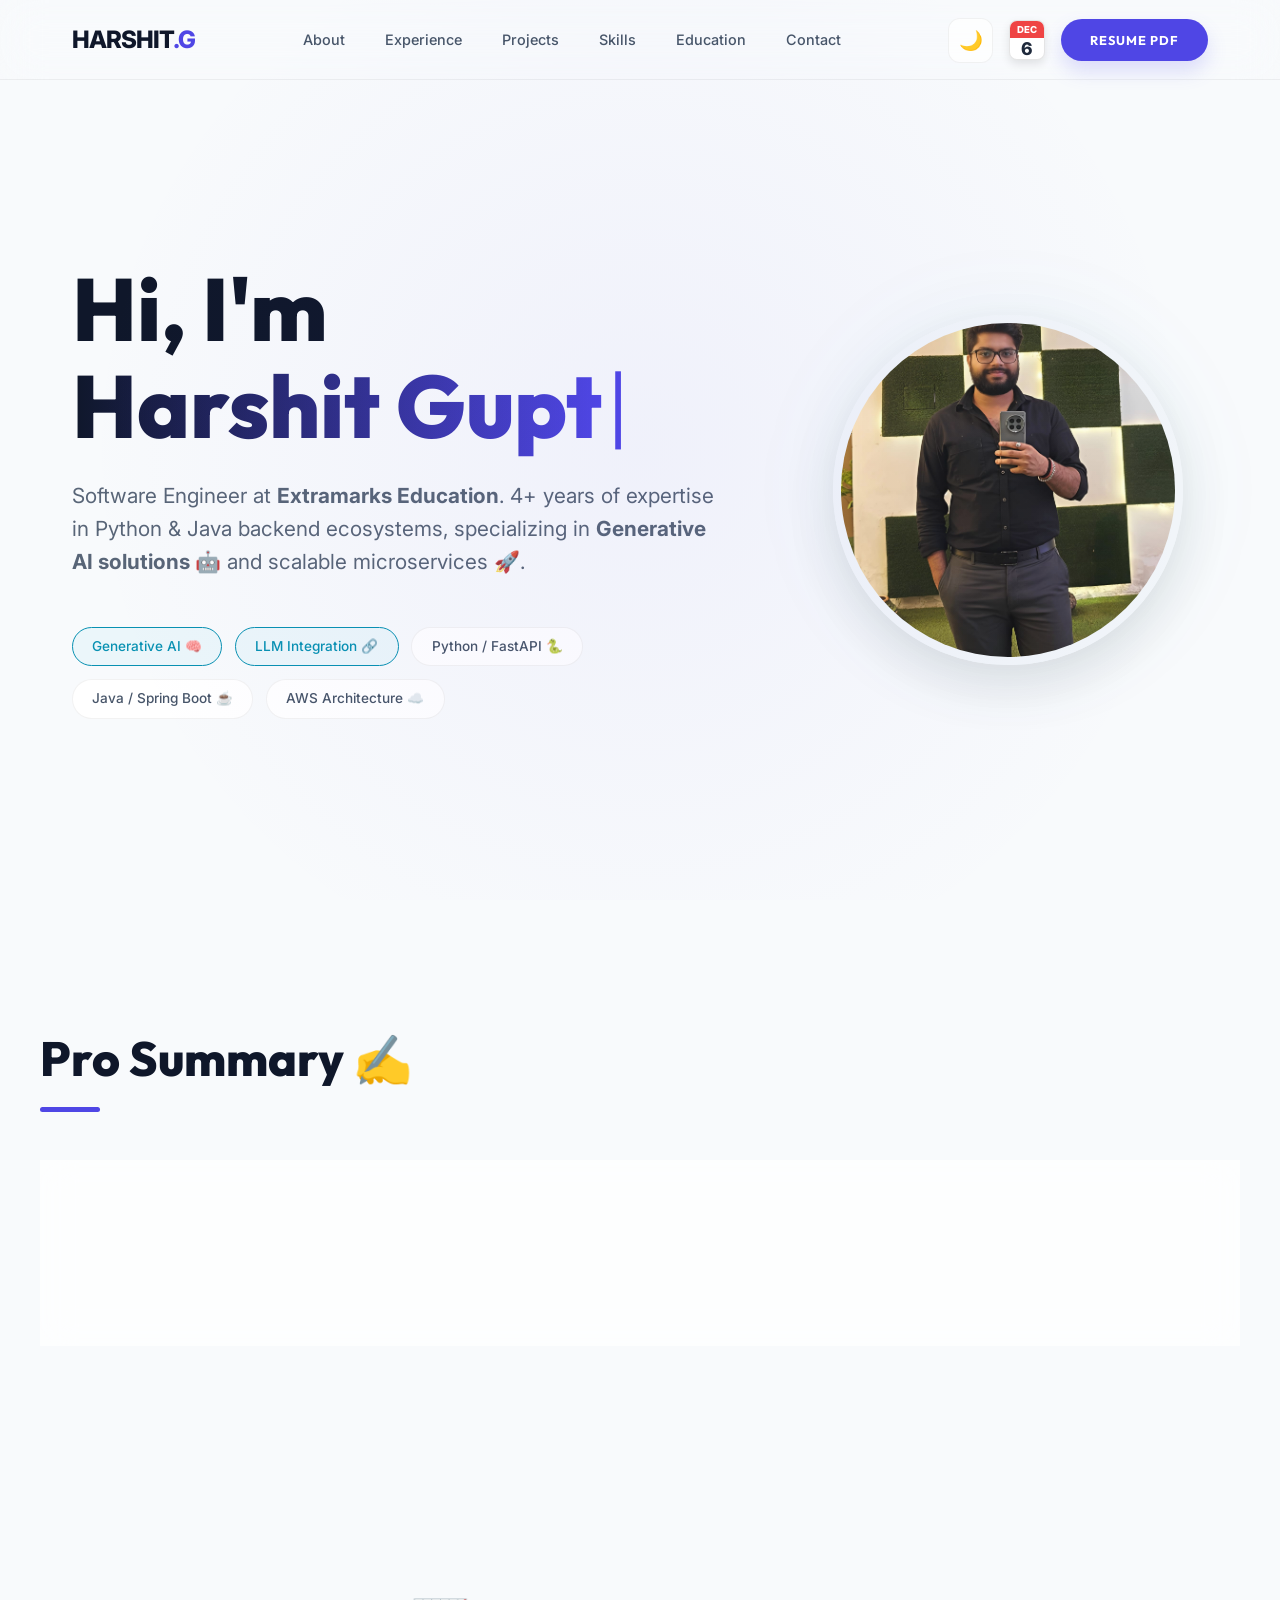
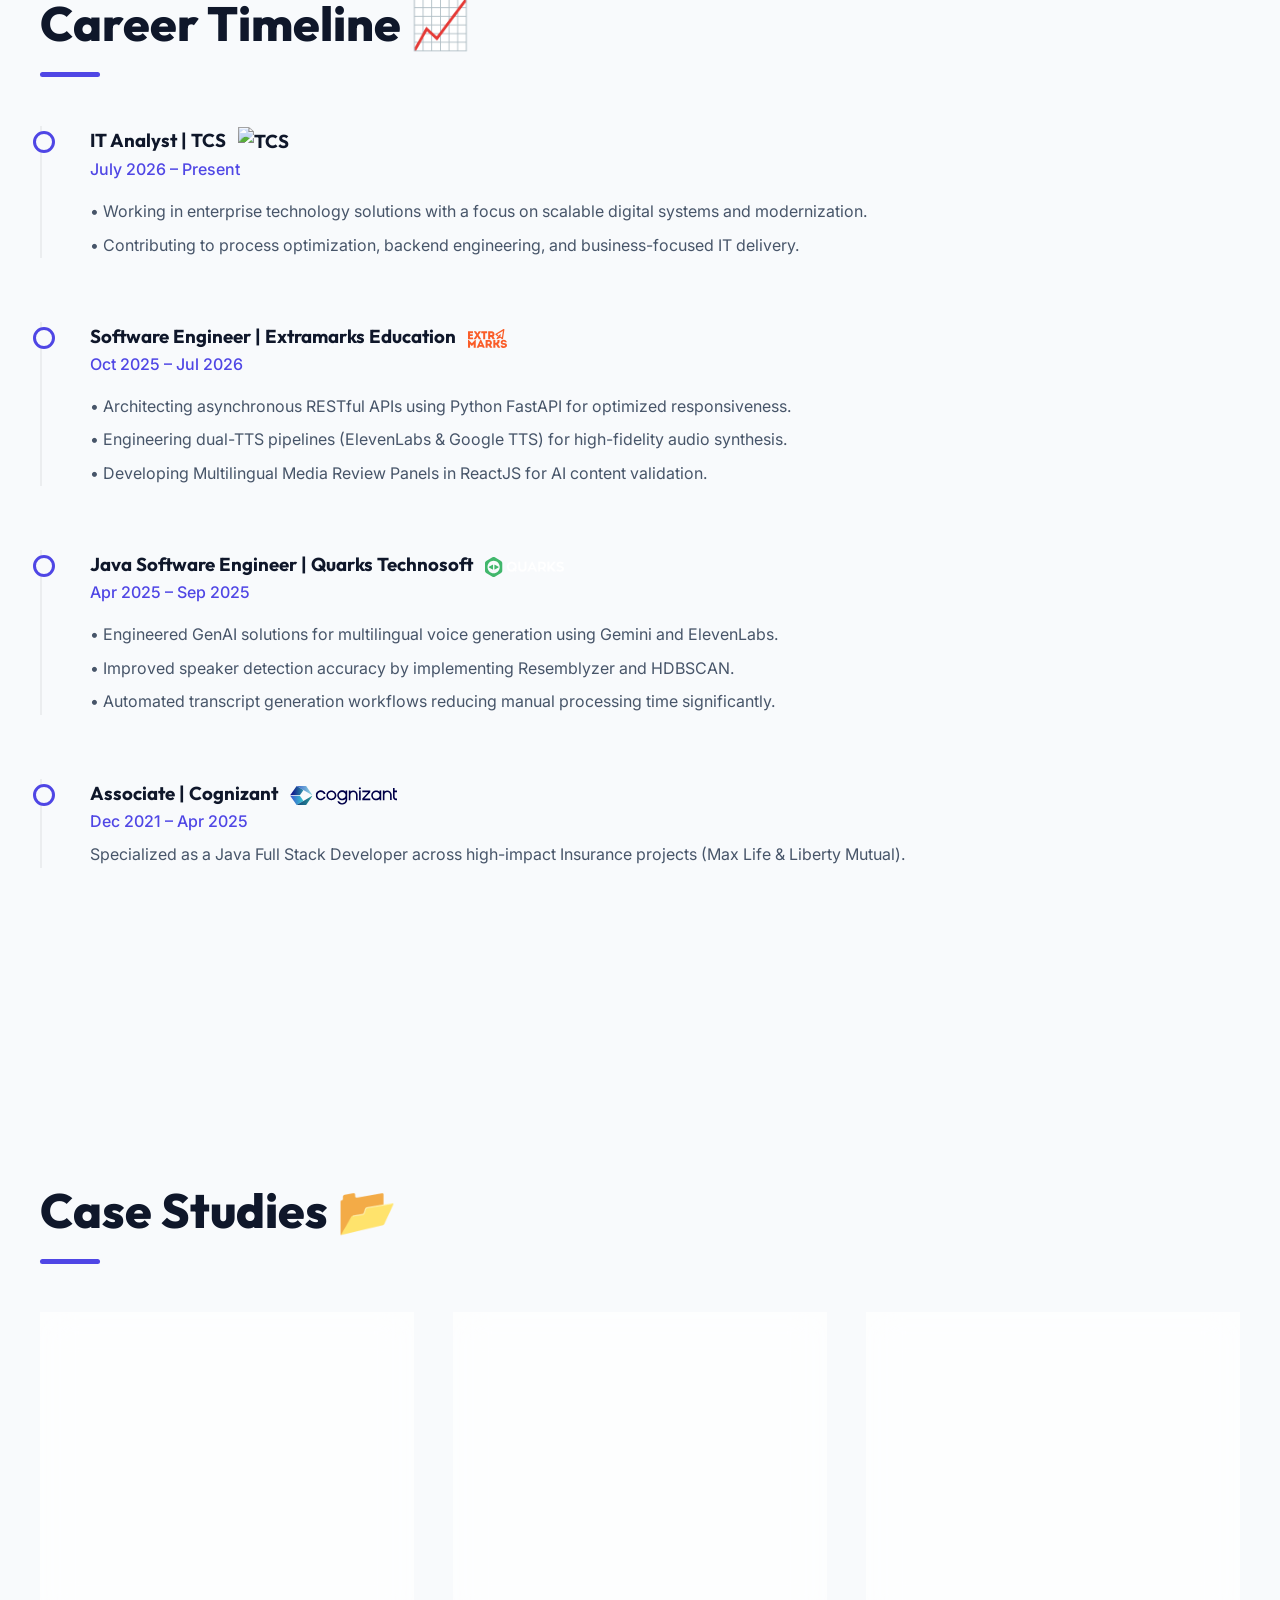
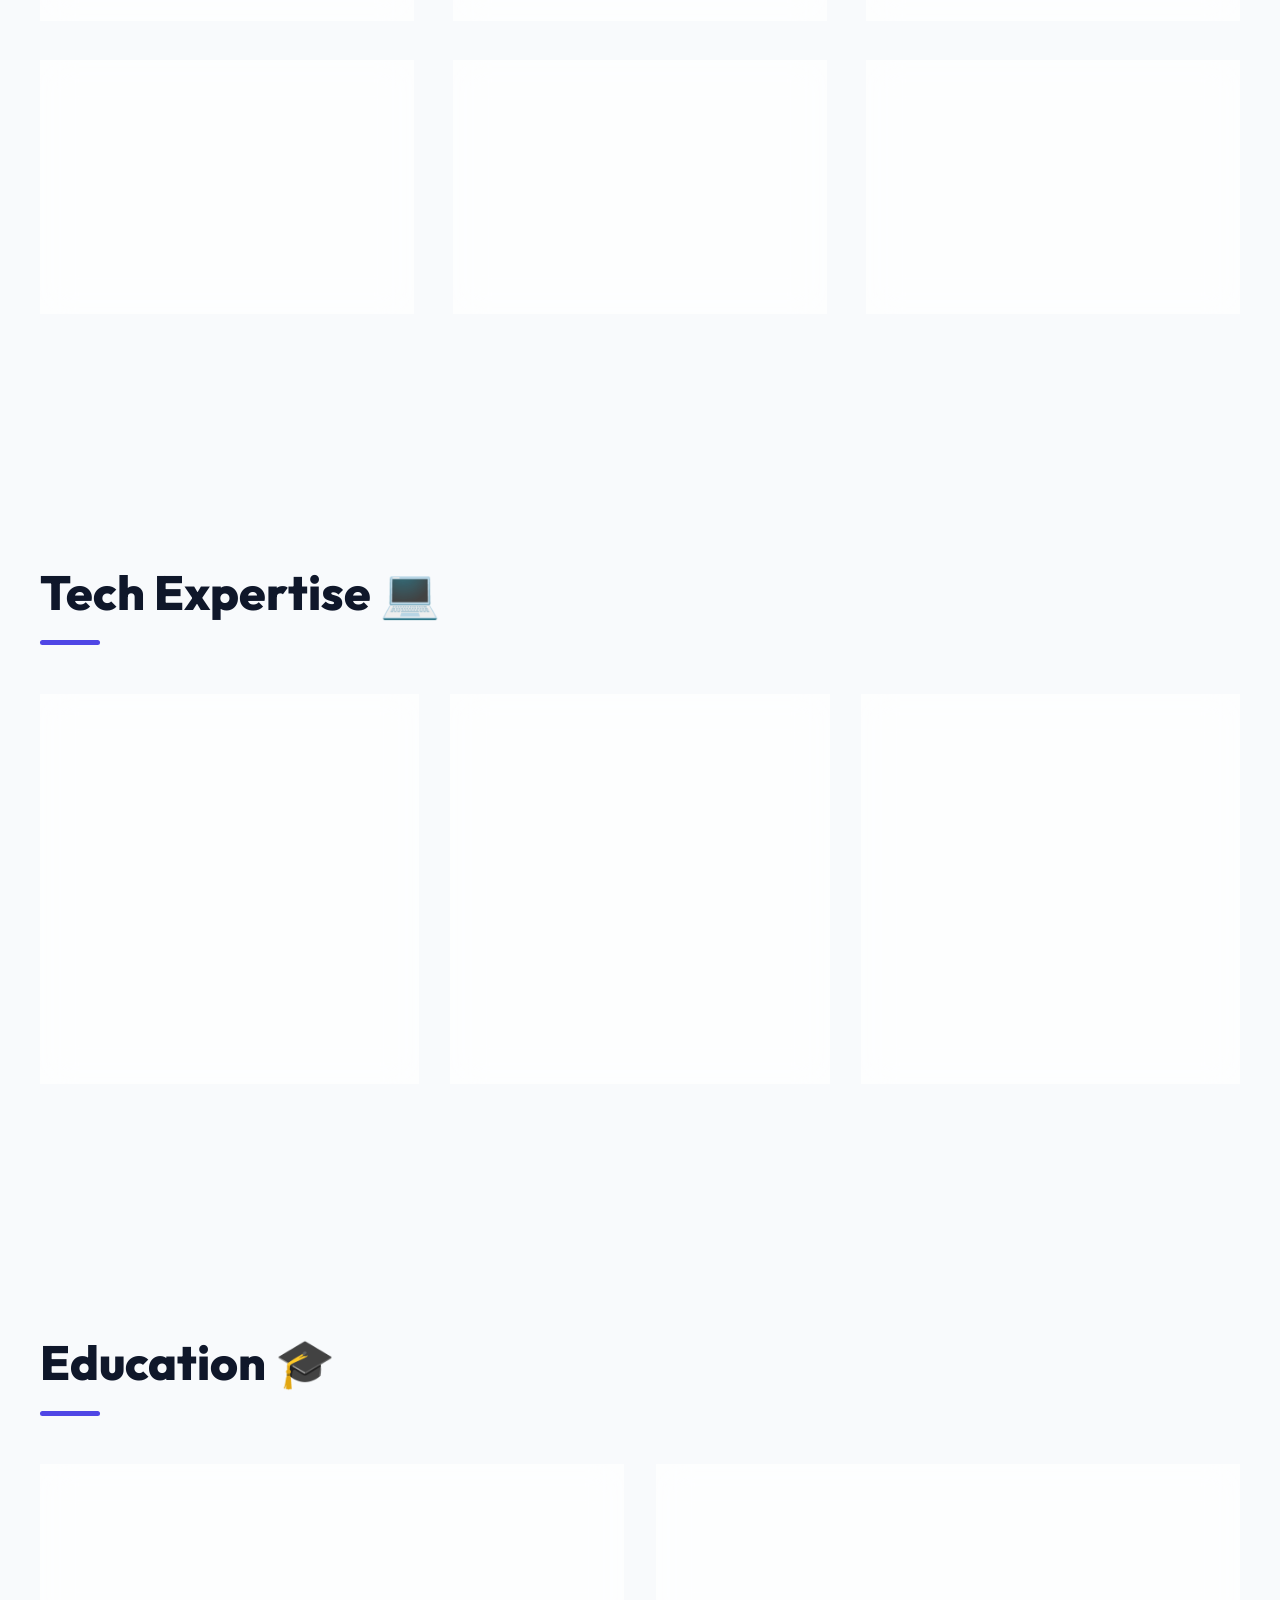
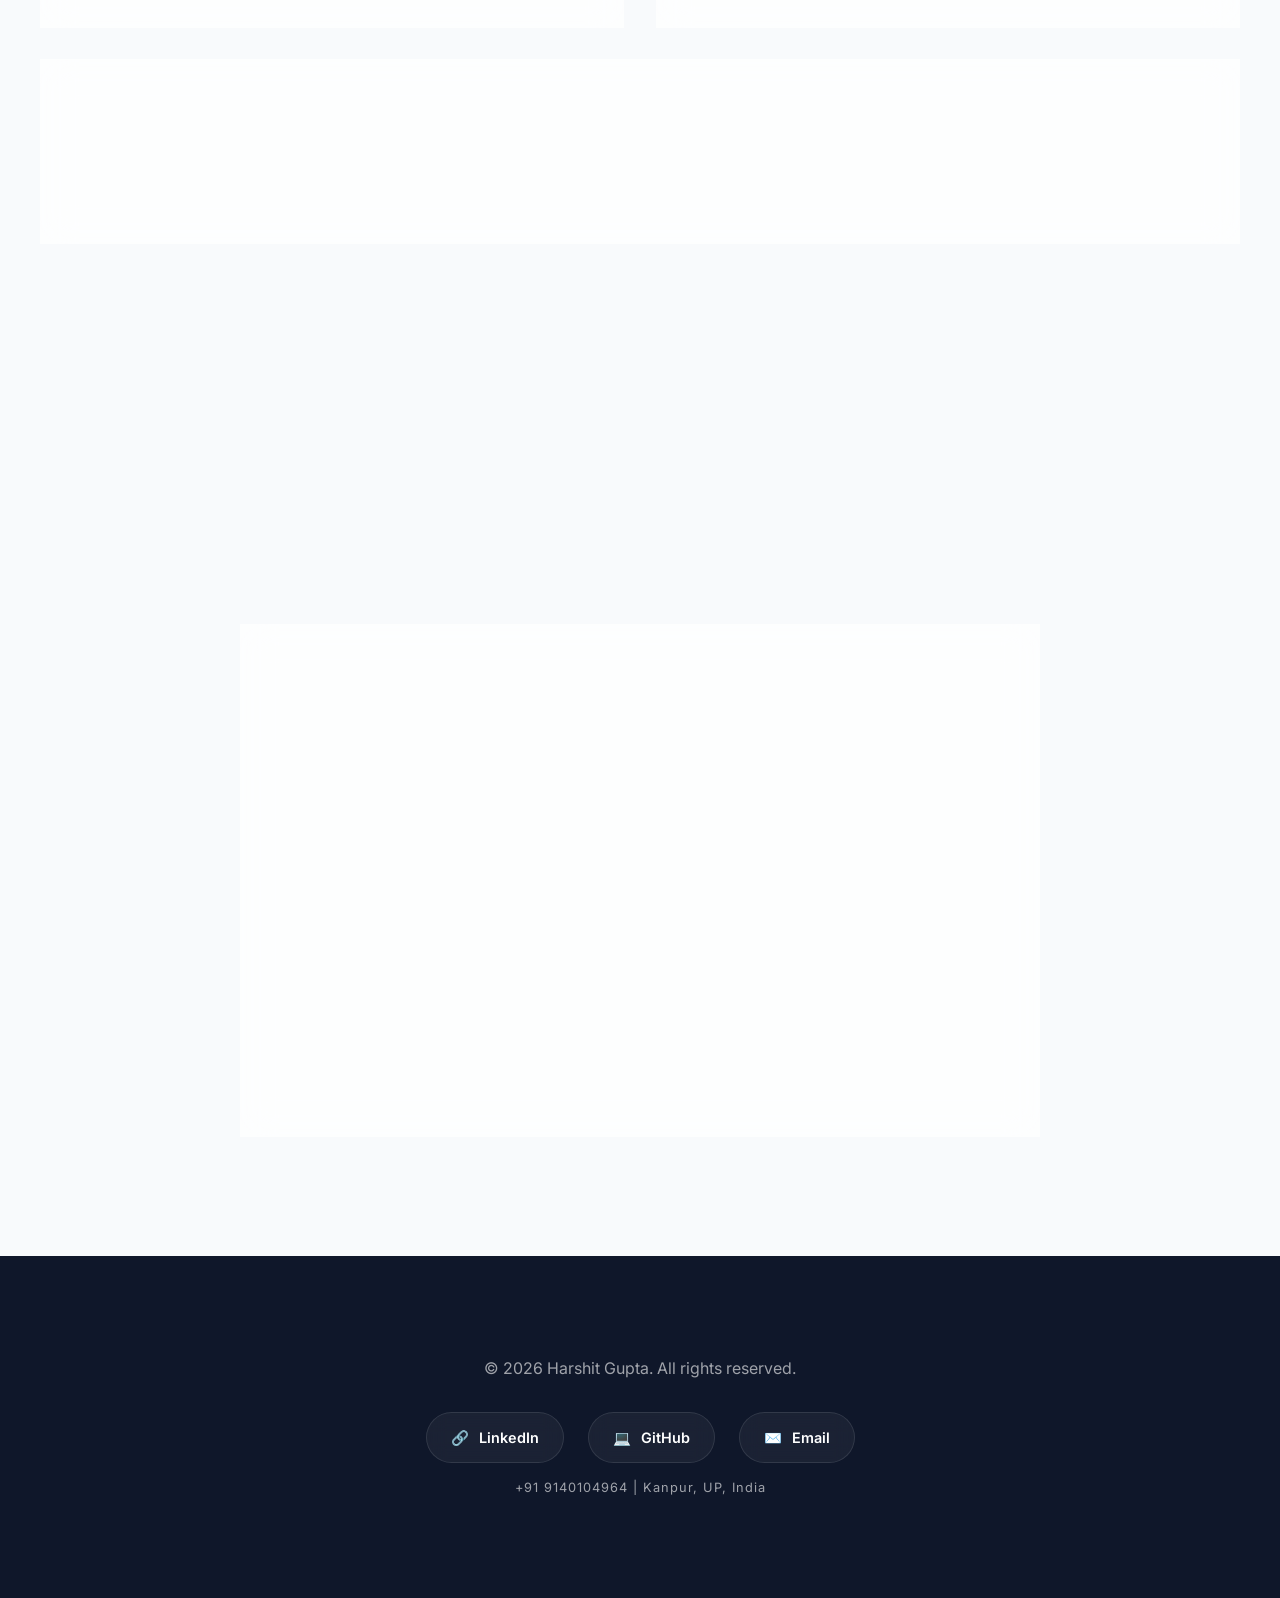
==== commit 627fb07d: "Update experience timeline with TCS IT Analyst and adjust Extramarks end date to July 2026" ====
--- a/index.html
+++ b/index.html
@@ -93,11 +93,20 @@
         <section id="experience" class="container section-padding">
             <h2 class="section-title animate-in">Career Timeline 📈</h2>
             <div class="timeline">
+                <!-- TCS -->
+                <div class="timeline-item animate-in">
+                    <h3>IT Analyst | TCS <img src="assets/logos/tcs.svg" alt="TCS" class="company-logo"></h3>
+                    <p style="color: var(--accent-color); font-weight: 500;">July 2026 – Present</p>
+                    <ul style="margin-top: 1rem; color: var(--text-secondary); display: grid; gap: 0.5rem;">
+                        <li>• Working in enterprise technology solutions with a focus on scalable digital systems and modernization.</li>
+                        <li>• Contributing to process optimization, backend engineering, and business-focused IT delivery.</li>
+                    </ul>
+                </div>
                 <!-- Extramarks -->
                 <div class="timeline-item animate-in">
                     <h3>Software Engineer | Extramarks Education <img src="assets/logos/extramarks.svg" alt="Extramarks"
                             class="company-logo"></h3>
-                    <p style="color: var(--accent-color); font-weight: 500;">Oct 2025 – Present</p>
+                    <p style="color: var(--accent-color); font-weight: 500;">Oct 2025 – Jul 2026</p>
                     <ul style="margin-top: 1rem; color: var(--text-secondary); display: grid; gap: 0.5rem;">
                         <li>• Architecting asynchronous RESTful APIs using Python FastAPI for optimized responsiveness.
                         </li>
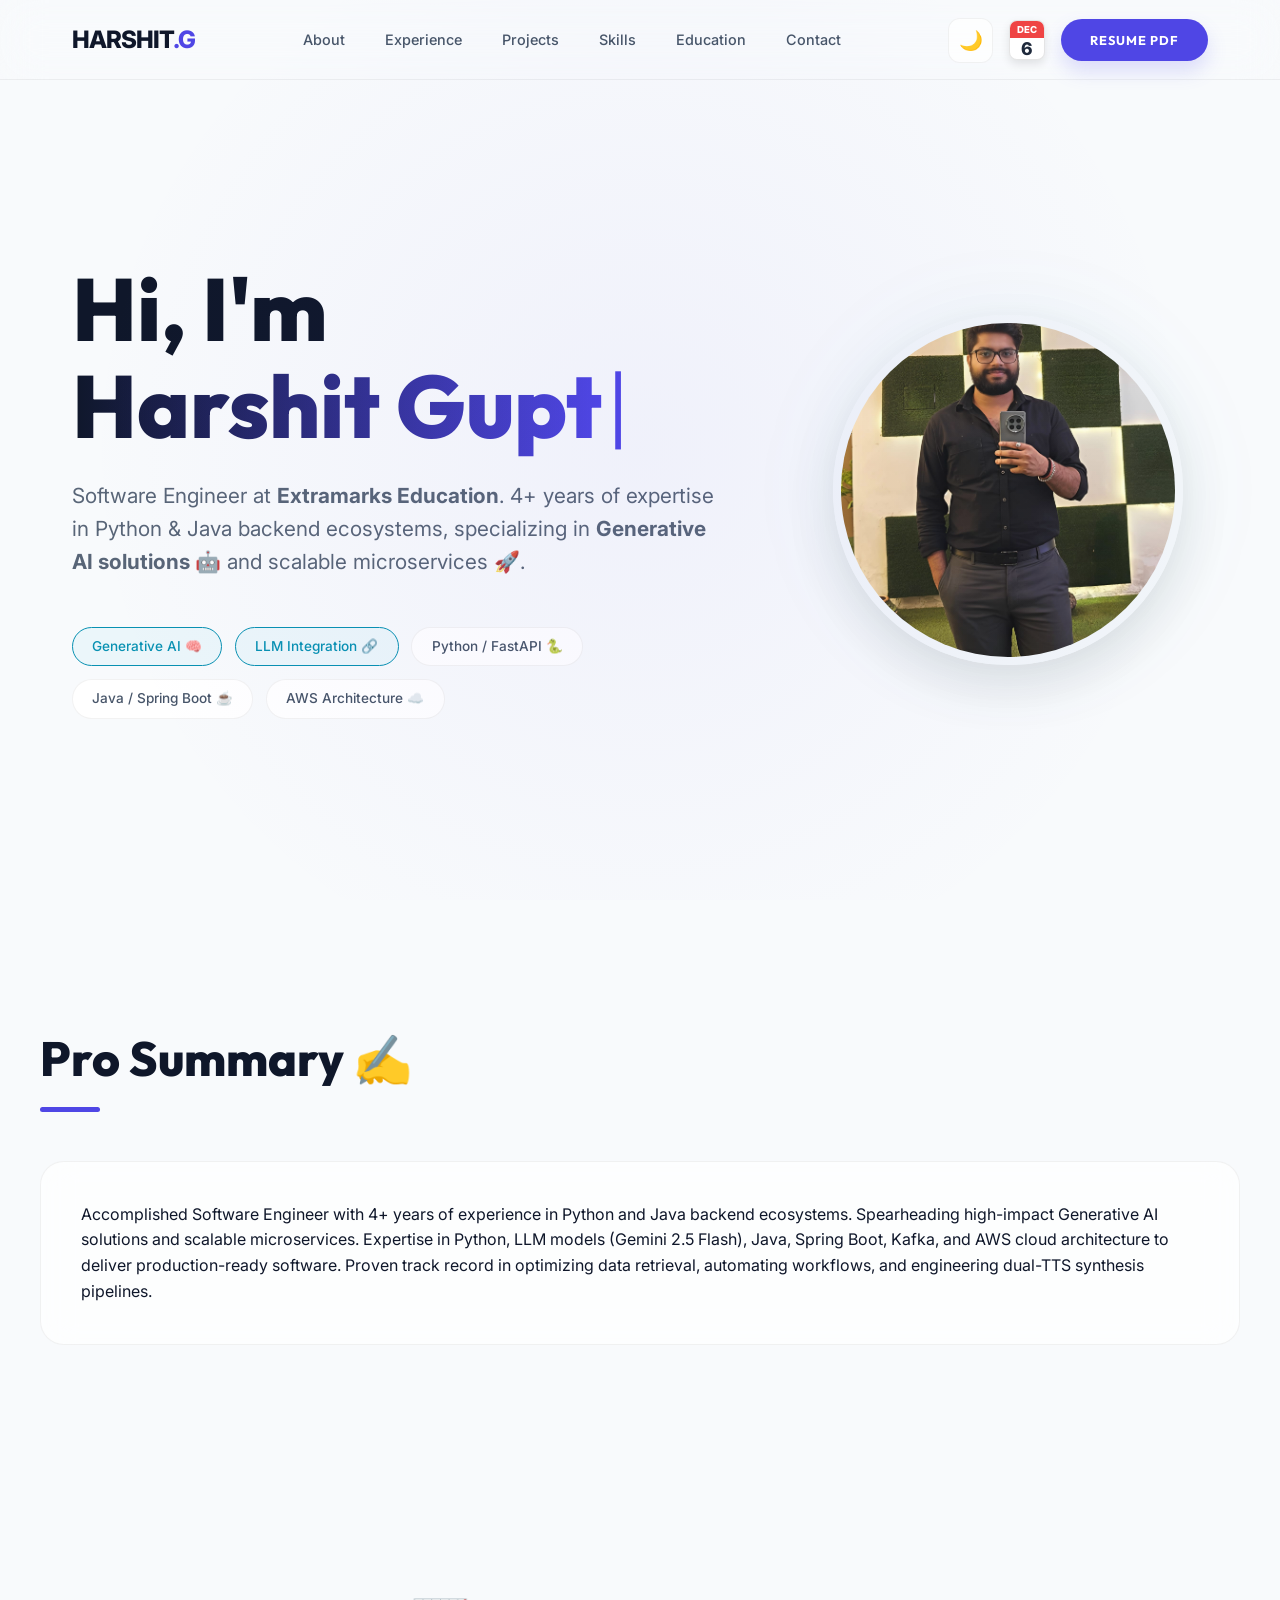
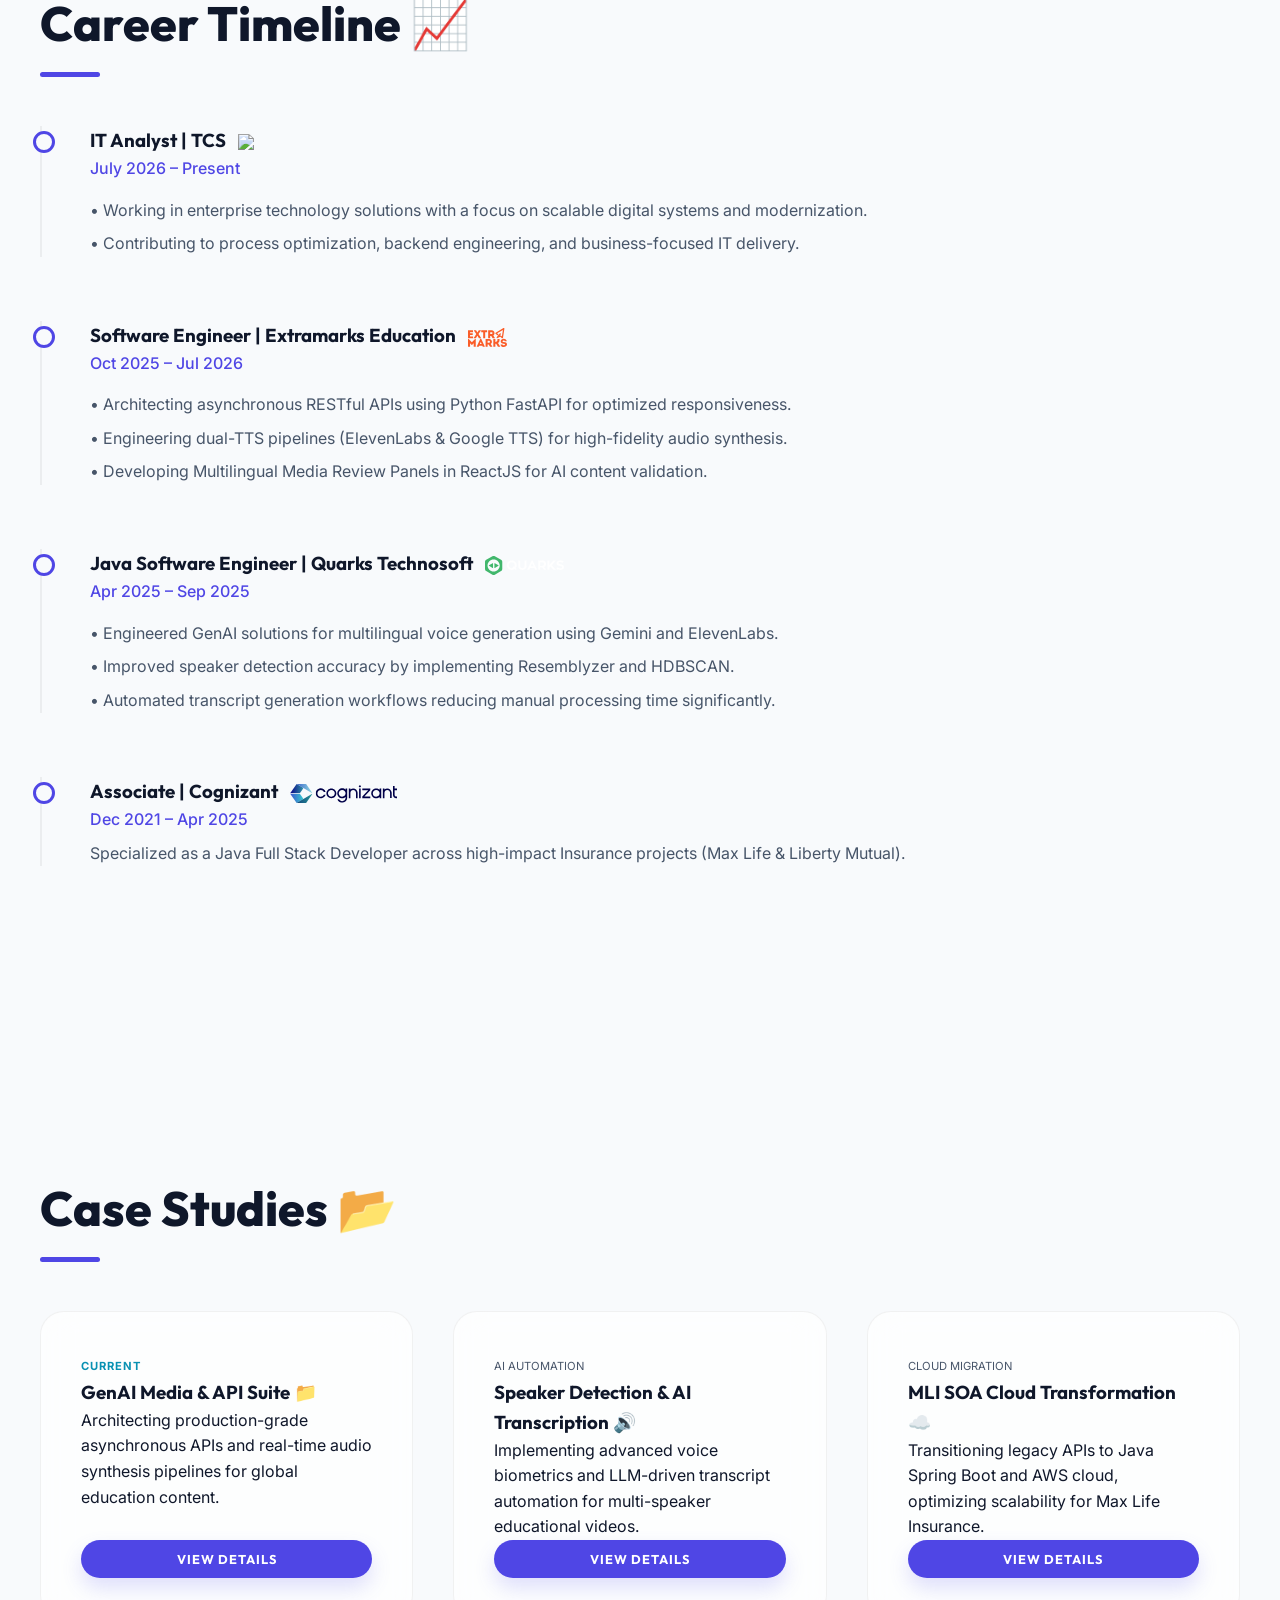
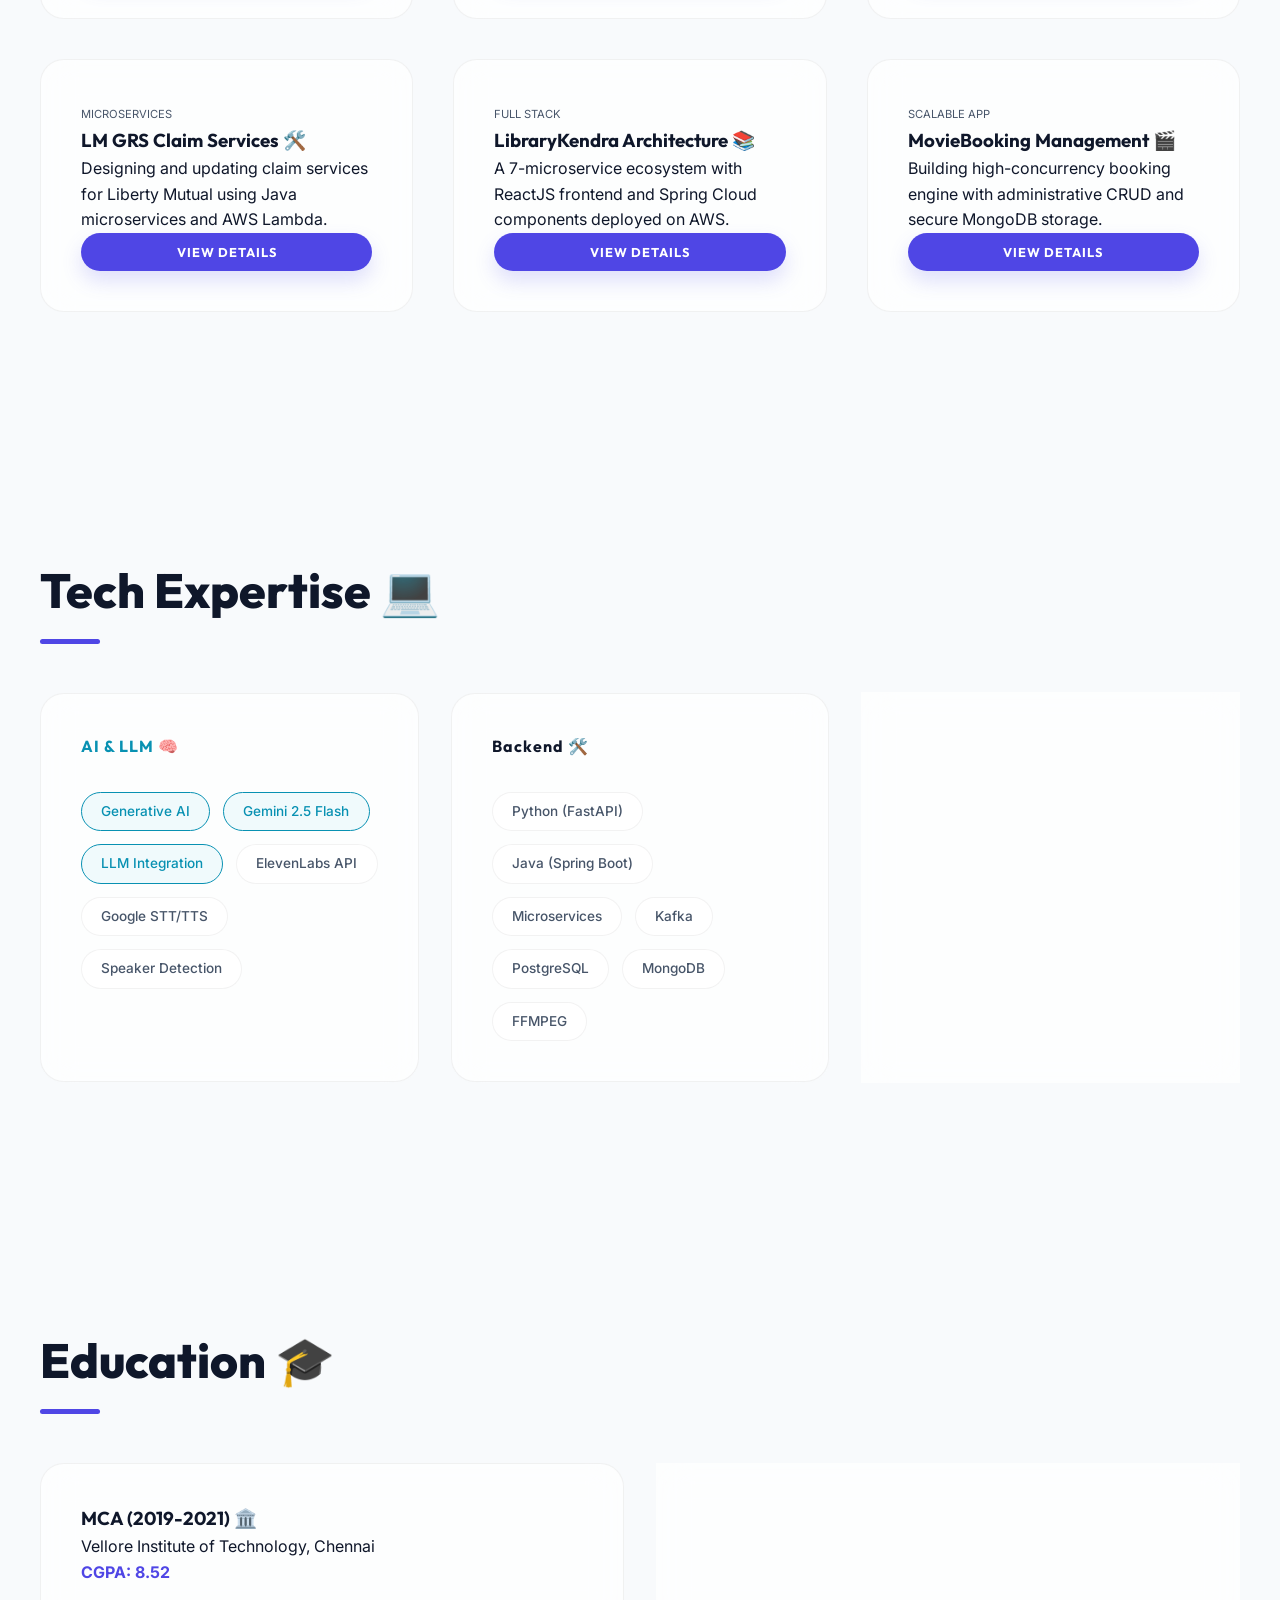
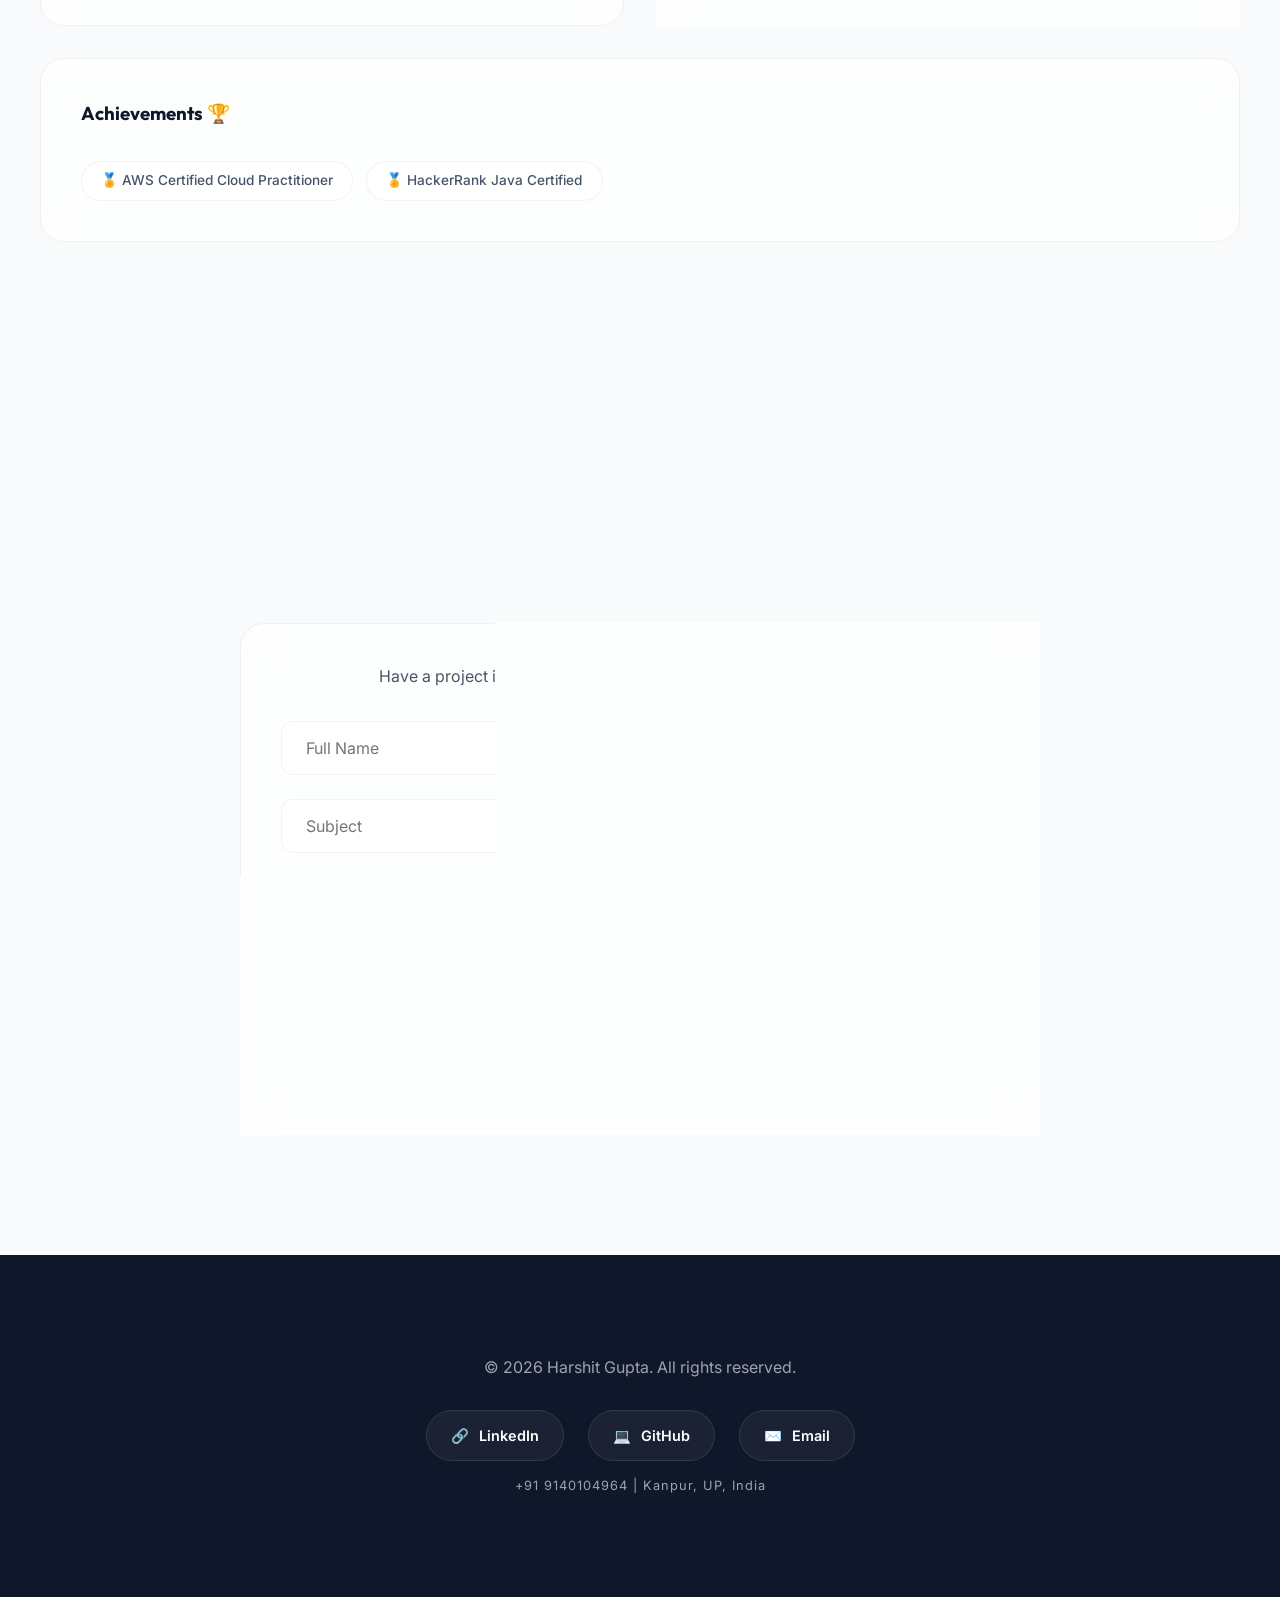
==== commit 9451f948: "Fix HTML syntax for company logo image tag" ====
--- a/index.html
+++ b/index.html
@@ -95,7 +95,7 @@
             <div class="timeline">
                 <!-- TCS -->
                 <div class="timeline-item animate-in">
-                    <h3>IT Analyst | TCS <img src="assets/logos/tcs.svg" alt="TCS" class="company-logo"></h3>
+                    <h3>IT Analyst | TCS <img src="assets/logos/tcs.svg" class="company-logo"></h3>
                     <p style="color: var(--accent-color); font-weight: 500;">July 2026 – Present</p>
                     <ul style="margin-top: 1rem; color: var(--text-secondary); display: grid; gap: 0.5rem;">
                         <li>• Working in enterprise technology solutions with a focus on scalable digital systems and modernization.</li>
